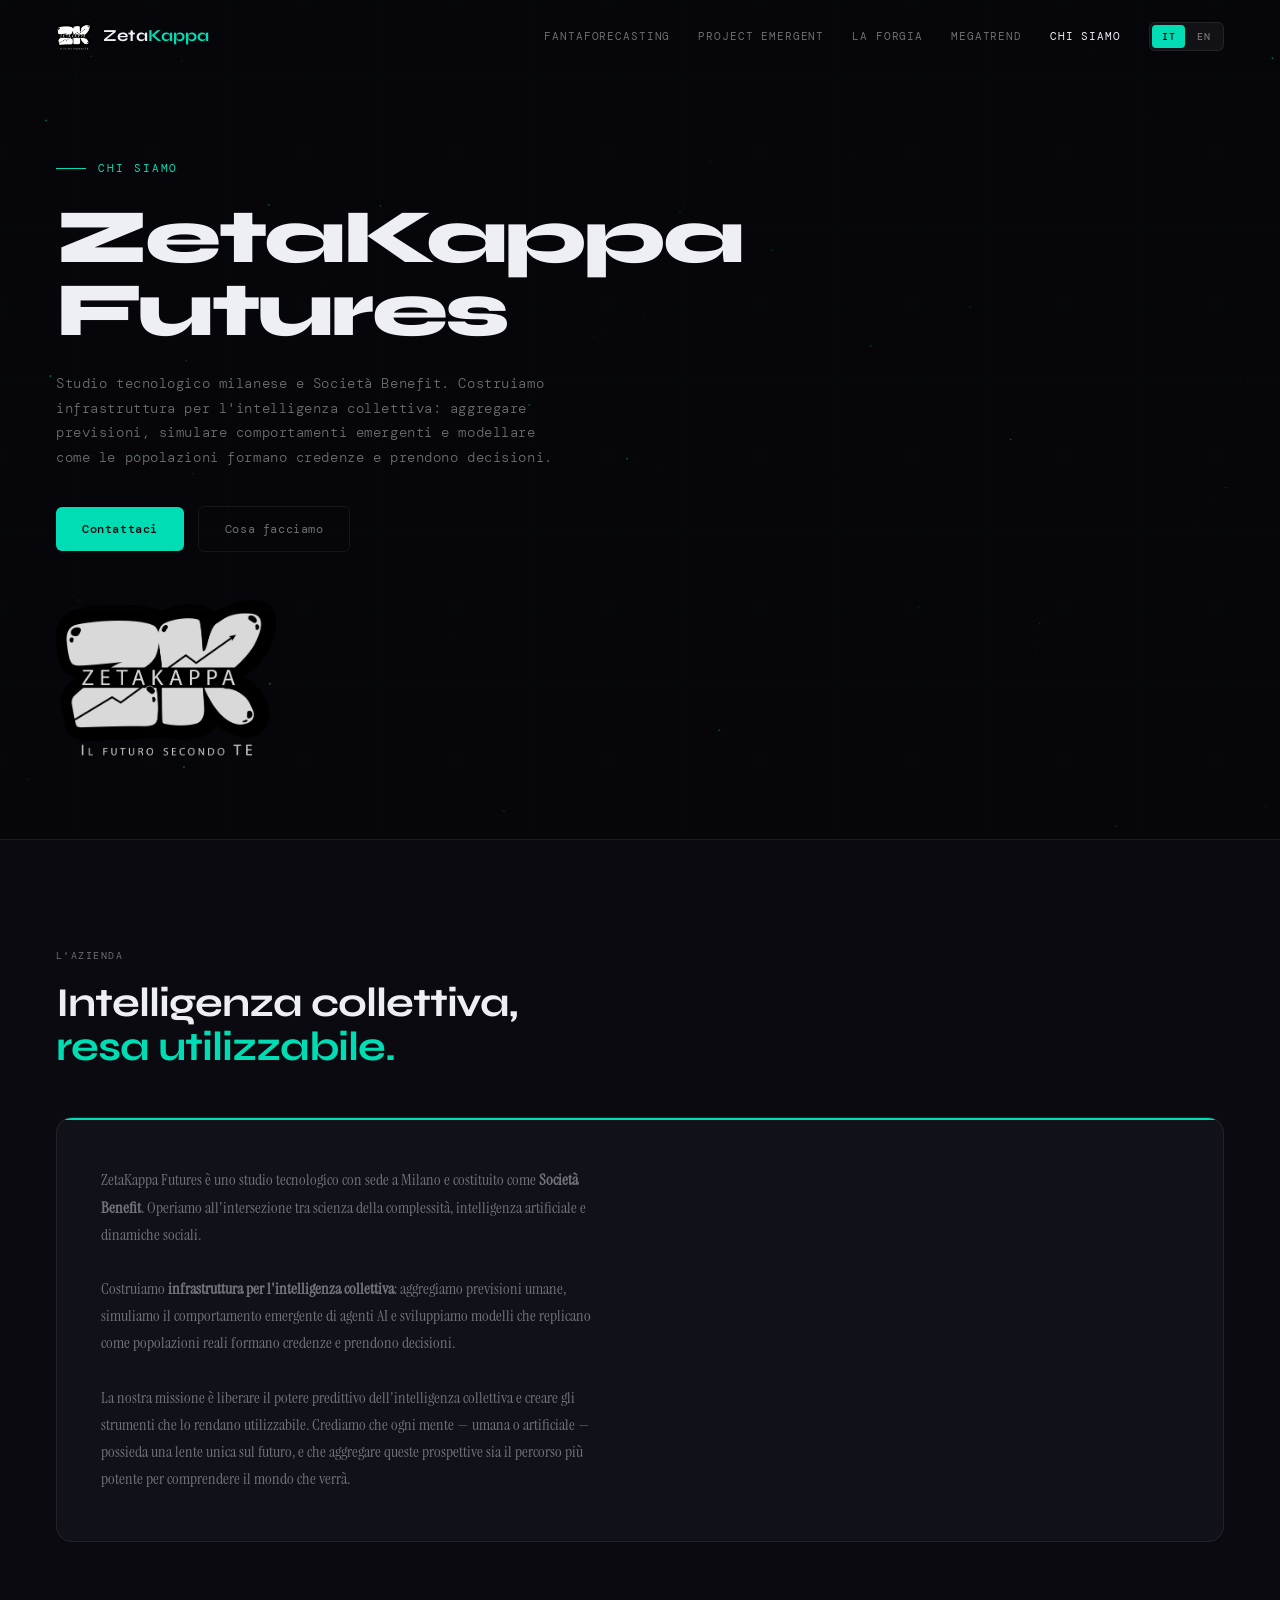
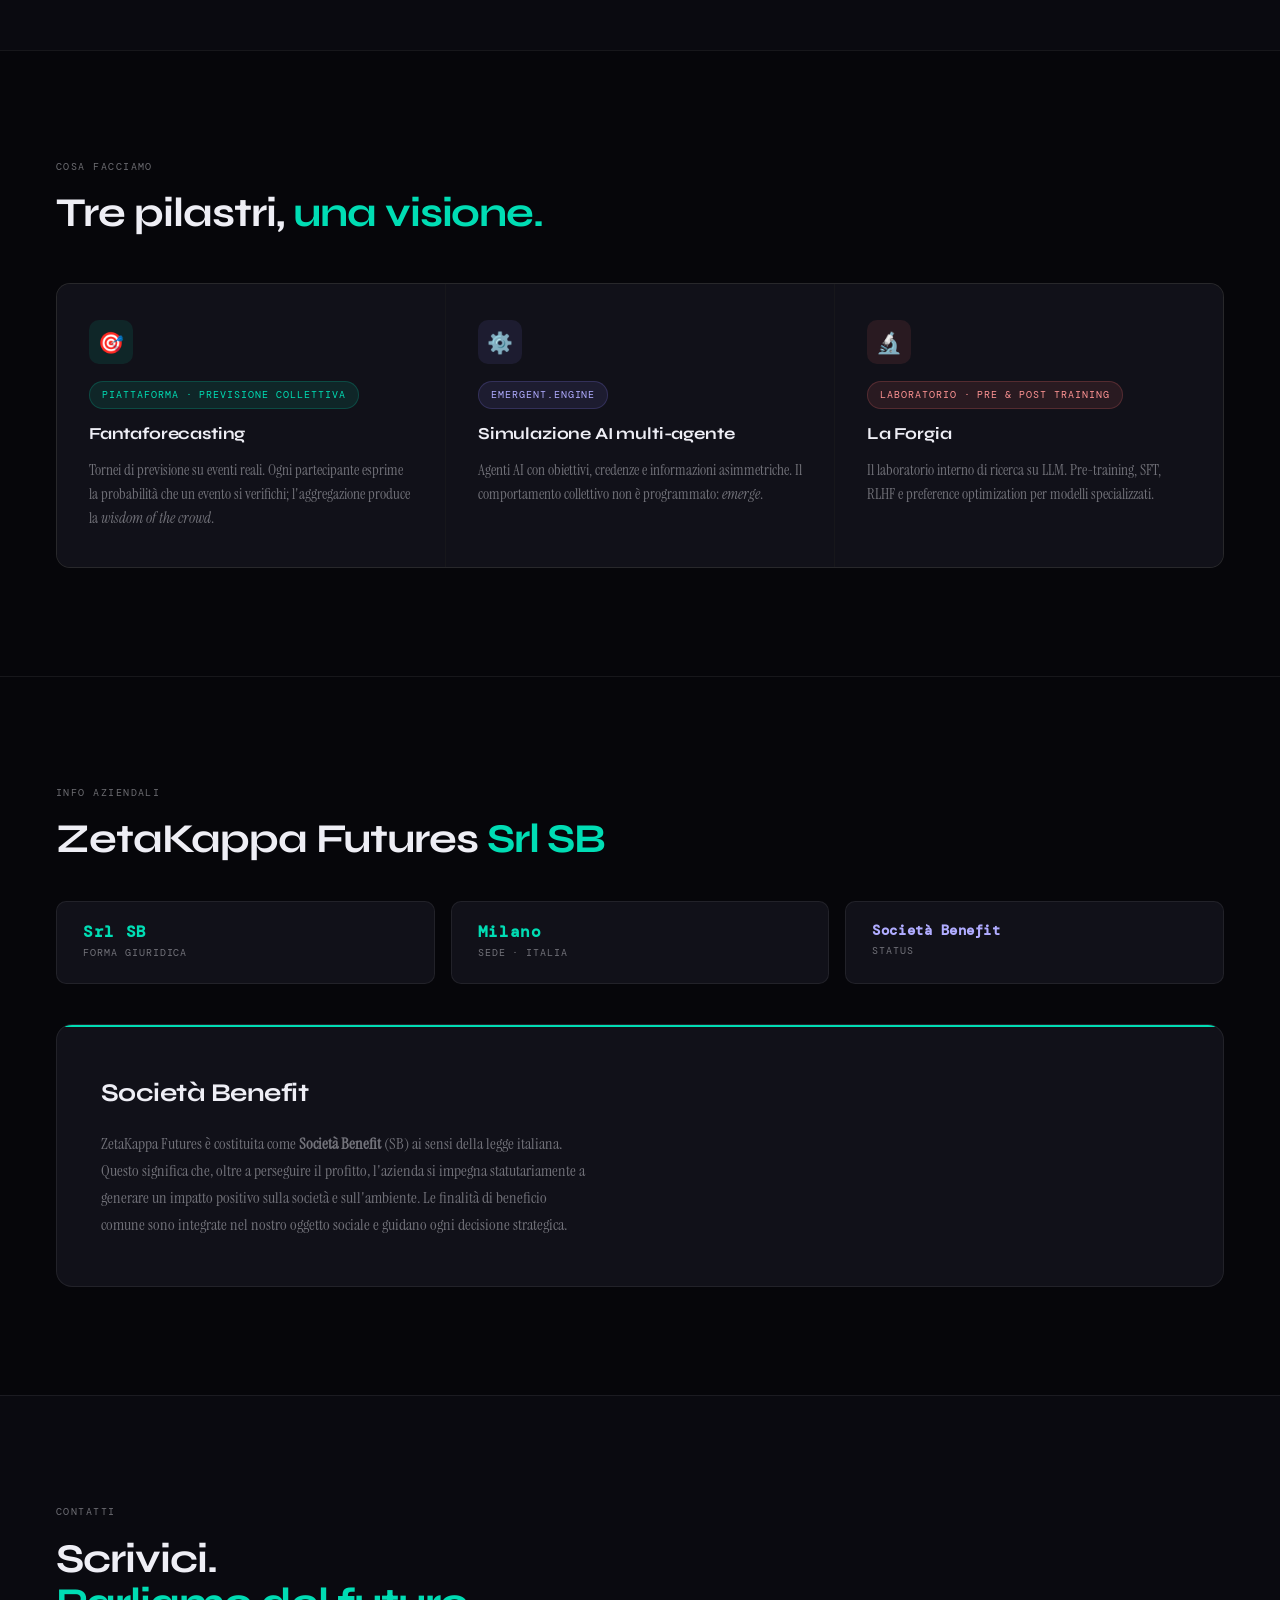
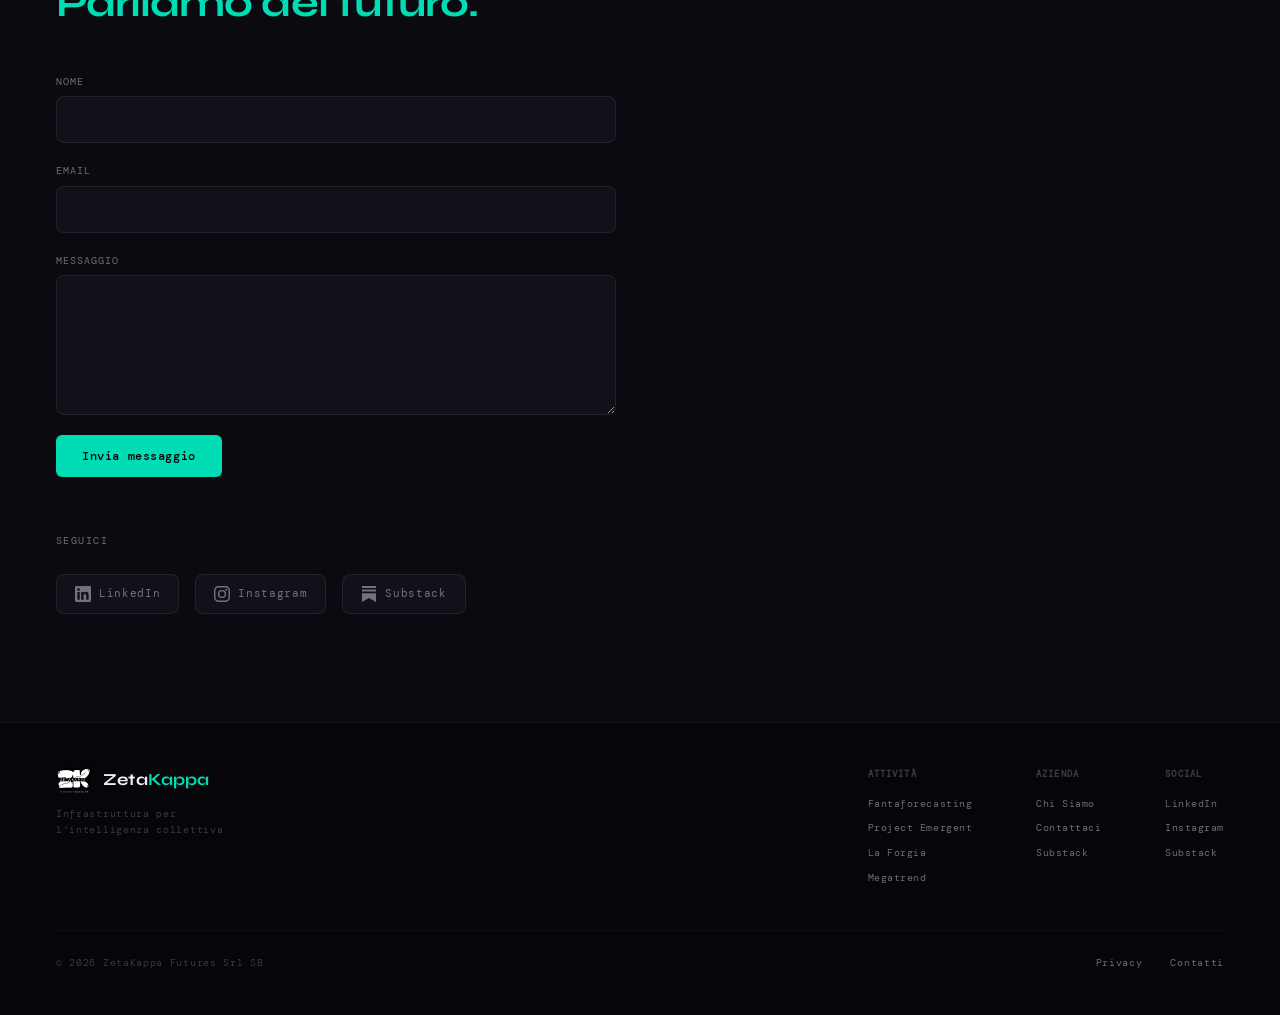
==== chi-siamo.html @ 84dc8df4 "Initial commit: ZK Website project Co-Authored-By: Claude Opus 4.6 (1M context) <noreply@anthropic.c" ====
<!DOCTYPE html>
<html lang="it">
<head>
  <meta charset="UTF-8">
  <meta name="viewport" content="width=device-width, initial-scale=1.0">
  <title>Chi Siamo — ZetaKappa Futures</title>
  <meta name="description" content="ZetaKappa Futures Srl SB: studio tecnologico milanese. Infrastruttura per l'intelligenza collettiva — forecasting, simulazione multi-agente, modelli AI specializzati.">
  <meta property="og:title" content="Chi Siamo — ZetaKappa Futures">
  <meta property="og:description" content="Studio tecnologico milanese e Società Benefit. Costruiamo infrastruttura per l'intelligenza collettiva.">
  <meta property="og:type" content="website">
  <link rel="preconnect" href="https://fonts.googleapis.com">
  <link href="https://fonts.googleapis.com/css2?family=Syne:wght@400;600;700;800&family=DM+Mono:wght@300;400;500&family=Instrument+Serif:ital,wght@0,400;1,400&display=swap" rel="stylesheet">
  <link rel="stylesheet" href="css/global.css">
  <link rel="stylesheet" href="css/pages.css">
</head>
<body data-page="chisiamo">

<canvas id="cvs"></canvas>

<!-- NAV & FOOTER loaded via JS -->
<div id="nav-slot"></div>

<!-- ═══════════════════════════════════════════════
     HERO
     ═══════════════════════════════════════════════ -->
<section class="page-hero accent-teal">
  <div class="hero-label">
    <span data-it>Chi siamo</span>
    <span data-en>About us</span>
  </div>

  <h1>
    <span data-it>ZetaKappa<br>Futures</span>
    <span data-en>ZetaKappa<br>Futures</span>
  </h1>

  <p class="hero-subtitle">
    <span data-it>Studio tecnologico milanese e Società Benefit. Costruiamo infrastruttura per l'intelligenza collettiva: aggregare previsioni, simulare comportamenti emergenti e modellare come le popolazioni formano credenze e prendono decisioni.</span>
    <span data-en>Milan-based technology studio and benefit corporation. We build collective intelligence infrastructure: aggregating forecasts, simulating emergent behavior, and modeling how populations form beliefs and make decisions.</span>
  </p>

  <div class="hero-cta">
    <a href="#contatti" class="btn-primary">
      <span data-it>Contattaci</span>
      <span data-en>Get in touch</span>
    </a>
    <a href="#cosa-facciamo" class="btn-ghost">
      <span data-it>Cosa facciamo</span>
      <span data-en>What we do</span>
    </a>
  </div>

  <div style="margin-top:48px;">
    <img src="images/Logo White_.png" alt="ZetaKappa Futures logo" style="max-width:220px; opacity:.85;">
  </div>
</section>

<!-- ═══════════════════════════════════════════════
     L'AZIENDA
     ═══════════════════════════════════════════════ -->
<section class="content-sec bg-deep">
  <div class="sec-inner">
    <div class="fu">
      <div class="sec-label" data-it>L'azienda</div>
      <div class="sec-label" data-en>The company</div>
      <h2 class="sec-h2">
        <span data-it>Intelligenza collettiva,<br><span class="t">resa utilizzabile.</span></span>
        <span data-en>Collective intelligence,<br><span class="t">made usable.</span></span>
      </h2>
    </div>

    <div class="highlight-block hl-teal fu" style="margin-top:48px;">
      <p>
        <span data-it>ZetaKappa Futures è uno studio tecnologico con sede a Milano e costituito come <strong>Società Benefit</strong>. Operiamo all'intersezione tra scienza della complessità, intelligenza artificiale e dinamiche sociali.<br><br>Costruiamo <strong>infrastruttura per l'intelligenza collettiva</strong>: aggregiamo previsioni umane, simuliamo il comportamento emergente di agenti AI e sviluppiamo modelli che replicano come popolazioni reali formano credenze e prendono decisioni.<br><br>La nostra missione è liberare il potere predittivo dell'intelligenza collettiva e creare gli strumenti che lo rendano utilizzabile. Crediamo che ogni mente — umana o artificiale — possieda una lente unica sul futuro, e che aggregare queste prospettive sia il percorso più potente per comprendere il mondo che verrà.</span>
        <span data-en>ZetaKappa Futures is a technology studio based in Milan, incorporated as a <strong>Societ&agrave; Benefit</strong> (benefit corporation). We work at the intersection of complexity science, artificial intelligence, and social dynamics.<br><br>We build <strong>collective intelligence infrastructure</strong>: aggregating human forecasts, simulating emergent behavior of AI agents, and building models that replicate how real populations form beliefs and make decisions.<br><br>Our mission is to unlock the predictive power of collective intelligence and create the tools that make it usable. We believe every mind — human or artificial — holds a unique lens on the future, and that aggregating these perspectives is the most powerful path to understanding the world to come.</span>
      </p>
    </div>
  </div>
</section>

<!-- ═══════════════════════════════════════════════
     COSA FACCIAMO
     ═══════════════════════════════════════════════ -->
<section id="cosa-facciamo" class="content-sec">
  <div class="sec-inner">
    <div class="fu">
      <div class="sec-label" data-it>Cosa facciamo</div>
      <div class="sec-label" data-en>What we do</div>
      <h2 class="sec-h2">
        <span data-it>Tre pilastri, <span class="t">una visione.</span></span>
        <span data-en>Three pillars, <span class="t">one vision.</span></span>
      </h2>
    </div>

    <div class="features-grid fu" style="margin-top:48px;">

      <!-- FANTAFORECASTING -->
      <a href="fantaforecasting.html" class="feature-card" style="text-decoration:none;">
        <div class="feature-icon" style="background:rgba(0,221,180,.1);">🎯</div>
        <span class="tag tag-teal" style="margin-bottom:12px;">
          <span data-it>Piattaforma · Previsione collettiva</span>
          <span data-en>Platform · Collective forecasting</span>
        </span>
        <h3>Fantaforecasting</h3>
        <p>
          <span data-it>Tornei di previsione su eventi reali. Ogni partecipante esprime la probabilit&agrave; che un evento si verifichi; l'aggregazione produce la <em>wisdom of the crowd</em>.</span>
          <span data-en>Forecasting tournaments on real-world events. Each participant assigns a probability; aggregation produces the <em>wisdom of the crowd</em>.</span>
        </p>
      </a>

      <!-- PROJECT EMERGENT -->
      <a href="project-emergent.html" class="feature-card" style="text-decoration:none;">
        <div class="feature-icon" style="background:rgba(139,130,255,.1);">⚙️</div>
        <span class="tag tag-violet" style="margin-bottom:12px;">EMERGENT.engine</span>
        <h3>
          <span data-it>Simulazione AI multi-agente</span>
          <span data-en>AI multi-agent simulation</span>
        </h3>
        <p>
          <span data-it>Agenti AI con obiettivi, credenze e informazioni asimmetriche. Il comportamento collettivo non &egrave; programmato: <em>emerge</em>.</span>
          <span data-en>AI agents with goals, beliefs, and asymmetric information. Collective behavior is not scripted: it <em>emerges</em>.</span>
        </p>
      </a>

      <!-- LA FORGIA -->
      <a href="la-forgia.html" class="feature-card" style="text-decoration:none;">
        <div class="feature-icon" style="background:rgba(255,110,110,.1);">🔬</div>
        <span class="tag tag-coral" style="margin-bottom:12px;">
          <span data-it>Laboratorio · Pre &amp; Post Training</span>
          <span data-en>Lab · Pre &amp; Post Training</span>
        </span>
        <h3>
          <span data-it>La Forgia</span>
          <span data-en>The Forge</span>
        </h3>
        <p>
          <span data-it>Il laboratorio interno di ricerca su LLM. Pre-training, SFT, RLHF e preference optimization per modelli specializzati.</span>
          <span data-en>Our internal LLM research lab. Pre-training, SFT, RLHF, and preference optimization for specialized models.</span>
        </p>
      </a>

    </div>
  </div>
</section>

<!-- ═══════════════════════════════════════════════
     INFO AZIENDALI
     ═══════════════════════════════════════════════ -->
<section class="content-sec">
  <div class="sec-inner">
    <div class="fu">
      <div class="sec-label" data-it>Info aziendali</div>
      <div class="sec-label" data-en>Company info</div>
      <h2 class="sec-h2">
        <span data-it>ZetaKappa Futures <span class="t">Srl SB</span></span>
        <span data-en>ZetaKappa Futures <span class="t">Srl SB</span></span>
      </h2>
    </div>

    <div class="stats-row fu" style="margin-top:40px;">
      <div class="stat-card">
        <span class="stat-n" style="font-size:1rem; font-family:var(--M); letter-spacing:.04em;">Srl SB</span>
        <span class="stat-l">
          <span data-it>Forma giuridica</span>
          <span data-en>Legal form</span>
        </span>
      </div>
      <div class="stat-card">
        <span class="stat-n" style="font-size:1rem; font-family:var(--M); letter-spacing:.04em;">Milano</span>
        <span class="stat-l">
          <span data-it>Sede · Italia</span>
          <span data-en>Headquarters · Italy</span>
        </span>
      </div>
      <div class="stat-card accent-violet">
        <span class="stat-n" style="font-size:.85rem; font-family:var(--M); letter-spacing:.04em;">
          <span data-it>Societ&agrave; Benefit</span>
          <span data-en>Benefit Corp</span>
        </span>
        <span class="stat-l">
          <span data-it>Status</span>
          <span data-en>Status</span>
        </span>
      </div>
    </div>

    <div class="highlight-block hl-teal fu" style="margin-top:40px;">
      <h3>
        <span data-it>Societ&agrave; Benefit</span>
        <span data-en>Benefit Corporation</span>
      </h3>
      <p>
        <span data-it>ZetaKappa Futures &egrave; costituita come <strong>Societ&agrave; Benefit</strong> (SB) ai sensi della legge italiana. Questo significa che, oltre a perseguire il profitto, l'azienda si impegna statutariamente a generare un impatto positivo sulla societ&agrave; e sull'ambiente. Le finalit&agrave; di beneficio comune sono integrate nel nostro oggetto sociale e guidano ogni decisione strategica.</span>
        <span data-en>ZetaKappa Futures is incorporated as a <strong>Societ&agrave; Benefit</strong> (SB) under Italian law. This means that, in addition to pursuing profit, the company is statutorily committed to generating a positive impact on society and the environment. Common benefit purposes are integrated into our corporate charter and guide every strategic decision.</span>
      </p>
    </div>
  </div>
</section>

<!-- ═══════════════════════════════════════════════
     CONTATTI
     ═══════════════════════════════════════════════ -->
<section id="contatti" class="content-sec bg-deep">
  <div class="sec-inner">
    <div class="fu">
      <div class="sec-label" data-it>Contatti</div>
      <div class="sec-label" data-en>Contact</div>
      <h2 class="sec-h2">
        <span data-it>Scrivici.<br><span class="t">Parliamo del futuro.</span></span>
        <span data-en>Get in touch.<br><span class="t">Let's talk about the future.</span></span>
      </h2>
    </div>

    <form class="contact-form fu" action="https://formspree.io/f/PLACEHOLDER" method="POST" style="margin-top:48px;">
      <div class="form-group">
        <label for="cf-name">
          <span data-it>Nome</span>
          <span data-en>Name</span>
        </label>
        <input type="text" id="cf-name" name="name" required
               placeholder="">
      </div>
      <div class="form-group">
        <label for="cf-email">Email</label>
        <input type="email" id="cf-email" name="email" required
               placeholder="">
      </div>
      <div class="form-group">
        <label for="cf-message">
          <span data-it>Messaggio</span>
          <span data-en>Message</span>
        </label>
        <textarea id="cf-message" name="message" required
                  placeholder=""></textarea>
      </div>
      <button type="submit" class="btn-primary form-submit">
        <span data-it>Invia messaggio</span>
        <span data-en>Send message</span>
      </button>
    </form>

    <!-- SOCIAL -->
    <div class="fu" style="margin-top:56px;">
      <div class="sec-label" data-it>Seguici</div>
      <div class="sec-label" data-en>Follow us</div>
      <div class="social-row">
        <a href="https://www.linkedin.com/company/zetakappa-futures-srl-sb/" target="_blank" rel="noopener" class="social-link">
          <svg width="16" height="16" viewBox="0 0 24 24" fill="currentColor"><path d="M20.447 20.452h-3.554v-5.569c0-1.328-.027-3.037-1.852-3.037-1.853 0-2.136 1.445-2.136 2.939v5.667H9.351V9h3.414v1.561h.046c.477-.9 1.637-1.85 3.37-1.85 3.601 0 4.267 2.37 4.267 5.455v6.286zM5.337 7.433a2.062 2.062 0 01-2.063-2.065 2.064 2.064 0 112.063 2.065zm1.782 13.019H3.555V9h3.564v11.452zM22.225 0H1.771C.792 0 0 .774 0 1.729v20.542C0 23.227.792 24 1.771 24h20.451C23.2 24 24 23.227 24 22.271V1.729C24 .774 23.2 0 22.222 0h.003z"/></svg>
          LinkedIn
        </a>
        <a href="https://www.instagram.com/zkfuture/" target="_blank" rel="noopener" class="social-link">
          <svg width="16" height="16" viewBox="0 0 24 24" fill="currentColor"><path d="M12 2.163c3.204 0 3.584.012 4.85.07 3.252.148 4.771 1.691 4.919 4.919.058 1.265.069 1.645.069 4.849 0 3.205-.012 3.584-.069 4.849-.149 3.225-1.664 4.771-4.919 4.919-1.266.058-1.644.07-4.85.07-3.204 0-3.584-.012-4.849-.07-3.26-.149-4.771-1.699-4.919-4.92-.058-1.265-.07-1.644-.07-4.849 0-3.204.013-3.583.07-4.849.149-3.227 1.664-4.771 4.919-4.919 1.266-.057 1.645-.069 4.849-.069zM12 0C8.741 0 8.333.014 7.053.072 2.695.272.273 2.69.073 7.052.014 8.333 0 8.741 0 12c0 3.259.014 3.668.072 4.948.2 4.358 2.618 6.78 6.98 6.98C8.333 23.986 8.741 24 12 24c3.259 0 3.668-.014 4.948-.072 4.354-.2 6.782-2.618 6.979-6.98.059-1.28.073-1.689.073-4.948 0-3.259-.014-3.667-.072-4.947-.196-4.354-2.617-6.78-6.979-6.98C15.668.014 15.259 0 12 0zm0 5.838a6.162 6.162 0 100 12.324 6.162 6.162 0 000-12.324zM12 16a4 4 0 110-8 4 4 0 010 8zm6.406-11.845a1.44 1.44 0 100 2.881 1.44 1.44 0 000-2.881z"/></svg>
          Instagram
        </a>
        <a href="https://zetakappa.substack.com/" target="_blank" rel="noopener" class="social-link">
          <svg width="16" height="16" viewBox="0 0 24 24" fill="currentColor"><path d="M22.539 8.242H1.46V5.406h21.08v2.836zM1.46 10.812V24L12 18.11 22.54 24V10.812H1.46zM22.54 0H1.46v2.836h21.08V0z"/></svg>
          Substack
        </a>
      </div>
    </div>
  </div>
</section>

<div id="footer-slot"></div>

<script src="js/global.js"></script>
<script src="js/canvas.js"></script>
</body>
</html>
---- css/global.css ----
/* ══════════════════════════════════════════════════
   ZETAKAPPA FUTURES — Global Styles
   ══════════════════════════════════════════════════ */

/* ── DESIGN TOKENS ── */
:root {
  --black:   #06060a;
  --deep:    #0a0a10;
  --surface: #0e0e17;
  --card:    #111119;
  --card-h:  #131320;
  --border:  rgba(255,255,255,.07);
  --border2: rgba(255,255,255,.04);
  --teal:    #00ddb4;
  --violet:  #8b82ff;
  --coral:   #ff6e6e;
  --gold:    #f0c040;
  --white:   #eeeef5;
  --dim:     rgba(238,238,245,.44);
  --dim2:    rgba(238,238,245,.22);
  --D: 'Syne', sans-serif;
  --M: 'DM Mono', monospace;
  --I: 'Instrument Serif', serif;
}

/* ── RESET ── */
*,*::before,*::after { box-sizing:border-box; margin:0; padding:0 }
html { scroll-behavior:smooth }
body {
  background:var(--black);
  color:var(--white);
  font-family:var(--I);
  font-weight:400;
  line-height:1.6;
  overflow-x:hidden;
}
a { color:inherit; text-decoration:none }
img { max-width:100%; height:auto; display:block }

/* ── CANVAS ── */
#cvs { position:fixed; inset:0; z-index:0; pointer-events:none }

/* ── NAV ── */
nav {
  position:fixed; top:0; left:0; right:0; z-index:300;
  display:flex; align-items:center; justify-content:space-between;
  padding:22px 56px;
  border-bottom:1px solid transparent;
  transition:background .45s, border-color .45s;
}
nav.sc {
  background:rgba(6,6,10,.9);
  backdrop-filter:blur(18px); -webkit-backdrop-filter:blur(18px);
  border-color:var(--border);
}
.logo { display:flex; align-items:center; gap:11px }
.logo-img {
  width:36px; height:auto; flex-shrink:0;
  transition:opacity .2s;
}
.logo:hover .logo-img { opacity:.8 }
.logo-name { font-family:var(--D); font-weight:700; font-size:1.05rem; letter-spacing:.01em }
.logo-name em { font-style:normal; color:var(--teal) }
.nav-r { display:flex; align-items:center; gap:28px }
.nav-links { display:flex; align-items:center; gap:28px }
.nav-a {
  font-family:var(--M); font-size:.68rem; letter-spacing:.08em;
  color:var(--dim); text-transform:uppercase; transition:color .2s;
}
.nav-a:hover, .nav-a.active { color:var(--white) }
.lswitch {
  display:flex; background:rgba(255,255,255,.05);
  border:1px solid var(--border); border-radius:6px;
  overflow:hidden; padding:2px; gap:2px;
}
.lbtn {
  font-family:var(--M); font-size:.63rem; font-weight:500;
  letter-spacing:.08em; padding:5px 10px;
  border:none; background:transparent; color:var(--dim);
  cursor:pointer; border-radius:4px; transition:all .2s;
}
.lbtn.on { background:var(--teal); color:var(--black) }

/* ── HAMBURGER ── */
.hamburger {
  display:none; flex-direction:column; gap:5px;
  background:none; border:none; cursor:pointer; padding:4px;
  z-index:400;
}
.hamburger span {
  display:block; width:22px; height:1.5px; background:var(--white);
  transition:all .3s;
}
.hamburger.open span:nth-child(1) { transform:rotate(45deg) translate(4.5px,4.5px) }
.hamburger.open span:nth-child(2) { opacity:0 }
.hamburger.open span:nth-child(3) { transform:rotate(-45deg) translate(4.5px,-4.5px) }

/* ── MOBILE NAV OVERLAY ── */
.mobile-nav {
  display:none; position:fixed; inset:0; z-index:350;
  background:rgba(6,6,10,.97); backdrop-filter:blur(24px);
  flex-direction:column; align-items:center; justify-content:center; gap:32px;
}
.mobile-nav.open { display:flex }
.mobile-nav a {
  font-family:var(--D); font-weight:600; font-size:1.3rem;
  letter-spacing:-.01em; color:var(--dim); transition:color .2s;
}
.mobile-nav a:hover { color:var(--white) }

/* ── SECTION SCAFFOLDING ── */
section { position:relative; z-index:1 }
.sec-inner { max-width:1360px; margin:0 auto; padding:108px 56px }
.sec-label {
  font-family:var(--M); font-size:.65rem; letter-spacing:.14em;
  color:var(--dim); text-transform:uppercase;
  margin-bottom:16px; display:flex; align-items:center; gap:10px;
}
.sec-label::before { content:''; width:14px; height:1px; background:currentColor }
.sec-h2 {
  font-family:var(--D); font-weight:700;
  font-size:clamp(1.9rem,3.2vw,2.8rem);
  letter-spacing:-.025em; line-height:1.08; margin-bottom:20px;
}
.sec-h2 .t { color:var(--teal) }
.sec-h2 .v { color:var(--violet) }
.sec-h2 .c { color:var(--coral) }
.sec-h2 .g { color:var(--gold) }

/* ── BUTTONS ── */
.btn-primary {
  font-family:var(--M); font-size:.73rem; letter-spacing:.05em; font-weight:500;
  padding:13px 26px; background:var(--teal); color:var(--black);
  border:none; border-radius:6px; cursor:pointer; display:inline-block;
  transition:opacity .2s, transform .2s;
}
.btn-primary:hover { opacity:.85; transform:translateY(-1px) }
.btn-ghost {
  font-family:var(--M); font-size:.73rem; letter-spacing:.05em; font-weight:400;
  padding:13px 26px; background:transparent; color:var(--dim);
  border:1px solid var(--border); border-radius:6px; cursor:pointer; display:inline-block;
  transition:all .2s;
}
.btn-ghost:hover { color:var(--white); border-color:rgba(255,255,255,.2); transform:translateY(-1px) }

/* Button color variants */
.btn-violet { background:var(--violet); color:var(--black) }
.btn-coral  { background:var(--coral);  color:var(--black) }
.btn-gold   { background:var(--gold);   color:var(--black) }

/* ── FOOTER ── */
footer {
  position:relative; z-index:1;
  max-width:1360px; margin:0 auto;
  padding:44px 56px;
  border-top:1px solid var(--border);
}
.footer-top {
  display:flex; justify-content:space-between; align-items:flex-start;
  flex-wrap:wrap; gap:40px; margin-bottom:36px;
}
.footer-brand .logo { margin-bottom:12px }
.footer-tagline {
  font-family:var(--M); font-size:.62rem; letter-spacing:.07em;
  color:var(--dim2); max-width:30ch;
}
.footer-cols { display:flex; gap:64px; flex-wrap:wrap }
.footer-col h4 {
  font-family:var(--M); font-size:.58rem; letter-spacing:.12em;
  text-transform:uppercase; color:var(--dim2); margin-bottom:14px;
}
.footer-col a {
  display:block; font-family:var(--M); font-size:.65rem;
  letter-spacing:.05em; color:var(--dim); margin-bottom:8px;
  transition:color .2s;
}
.footer-col a:hover { color:var(--white) }
.footer-bottom {
  display:flex; justify-content:space-between; align-items:center;
  flex-wrap:wrap; gap:16px;
  padding-top:24px; border-top:1px solid var(--border2);
}
.f-copy {
  font-family:var(--M); font-size:.62rem; letter-spacing:.07em; color:var(--dim2);
}
.f-links { display:flex; gap:28px; flex-wrap:wrap }
.f-links a {
  font-family:var(--M); font-size:.62rem; letter-spacing:.07em;
  color:var(--dim); transition:color .2s;
}
.f-links a:hover { color:var(--white) }

/* ── ANIMATIONS ── */
.fu { opacity:0; transform:translateY(22px); transition:opacity .8s ease, transform .8s ease }
.fu.vis { opacity:1; transform:translateY(0) }

/* ── LANGUAGE ── */
/* Italian (default) */
[data-it]      { display:block }
[data-en]      { display:none }
span[data-it]  { display:inline }
span[data-en]  { display:none }
a[data-it]     { display:inline-block }
a[data-en]     { display:none }
div.flex-lang[data-it] { display:flex }
div.flex-lang[data-en] { display:none }
/* English */
body.en [data-it]      { display:none }
body.en [data-en]      { display:block }
body.en span[data-it]  { display:none }
body.en span[data-en]  { display:inline }
body.en a[data-it]     { display:none }
body.en a[data-en]     { display:inline-block }
body.en div.flex-lang[data-it] { display:none }
body.en div.flex-lang[data-en] { display:flex }

/* ── RESPONSIVE ── */
@media(max-width:960px) {
  nav { padding:18px 24px }
  .nav-links { display:none }
  .hamburger { display:flex }
  .sec-inner { padding:72px 24px }
  footer { padding:32px 24px }
  .footer-top { flex-direction:column; gap:28px }
  .footer-cols { gap:36px }
}

@media(max-width:640px) {
  .sec-h2 { font-size:clamp(1.5rem,5vw,2rem) }
  .footer-cols { flex-direction:column; gap:24px }
}

/* ── REDUCED MOTION ── */
@media(prefers-reduced-motion:reduce) {
  .fu { opacity:1; transform:none; transition:none }
  #cvs { display:none }
}
---- css/pages.css ----
/* ══════════════════════════════════════════════════
   ZETAKAPPA FUTURES — Inner Pages Shared Styles
   ══════════════════════════════════════════════════ */

/* ── PAGE HERO ── */
.page-hero {
  position:relative; z-index:1;
  padding:160px 56px 80px;
  max-width:1360px; margin:0 auto;
}
.page-hero .hero-label {
  font-family:var(--M); font-size:.67rem; letter-spacing:.18em;
  color:var(--teal); text-transform:uppercase;
  margin-bottom:24px; display:flex; align-items:center; gap:12px;
}
.page-hero .hero-label::before { content:''; width:30px; height:1px; background:var(--teal) }
.page-hero h1 {
  font-family:var(--D); font-weight:800;
  font-size:clamp(2.6rem,6vw,5rem);
  line-height:.95; letter-spacing:-.035em;
  margin-bottom:24px;
}
.page-hero .hero-subtitle {
  font-family:var(--M); font-size:clamp(.8rem,1.1vw,.92rem);
  font-weight:300; letter-spacing:.04em;
  color:var(--dim); max-width:65ch; line-height:1.75;
  margin-bottom:36px;
}
.page-hero .hero-cta { display:flex; gap:14px; flex-wrap:wrap; align-items:center }

/* ── ACCENT COLORS FOR PAGE HEROES ── */
.page-hero.accent-teal   .hero-label { color:var(--teal) }
.page-hero.accent-teal   .hero-label::before { background:var(--teal) }
.page-hero.accent-violet .hero-label { color:var(--violet) }
.page-hero.accent-violet .hero-label::before { background:var(--violet) }
.page-hero.accent-coral  .hero-label { color:var(--coral) }
.page-hero.accent-coral  .hero-label::before { background:var(--coral) }
.page-hero.accent-gold   .hero-label { color:var(--gold) }
.page-hero.accent-gold   .hero-label::before { background:var(--gold) }

/* ── FEATURE CARDS GRID ── */
.features-grid {
  display:grid; grid-template-columns:repeat(auto-fit, minmax(280px,1fr));
  gap:1px; background:var(--border);
  border:1px solid var(--border); border-radius:14px; overflow:hidden;
}
.feature-card {
  background:var(--card); padding:36px 32px;
  transition:background .25s;
}
.feature-card:hover { background:var(--card-h) }
.feature-icon {
  font-size:1.3rem; margin-bottom:16px;
  width:44px; height:44px; border-radius:10px;
  display:flex; align-items:center; justify-content:center;
}
.feature-card h3 {
  font-family:var(--D); font-weight:700; font-size:1.05rem;
  letter-spacing:-.01em; margin-bottom:10px;
}
.feature-card p {
  font-family:var(--I); font-size:.92rem; color:var(--dim);
  line-height:1.65;
}

/* ── STEPS FLOW ── */
.steps-flow {
  display:grid; grid-template-columns:repeat(auto-fit, minmax(220px,1fr));
  gap:32px; margin-top:48px;
}
.step {
  position:relative; padding-left:0;
}
.step-num {
  font-family:var(--D); font-weight:800; font-size:2.4rem;
  color:var(--teal); opacity:.2; line-height:1; margin-bottom:12px;
}
.step h3 {
  font-family:var(--D); font-weight:600; font-size:1rem;
  letter-spacing:-.01em; margin-bottom:8px;
}
.step p {
  font-family:var(--I); font-size:.9rem; color:var(--dim); line-height:1.65;
}

/* ── CONTENT SECTION ── */
.content-sec {
  border-top:1px solid var(--border);
}
.content-sec.bg-deep { background:var(--deep) }
.content-sec.bg-surface { background:var(--surface) }

/* ── SPLIT LAYOUT ── */
.split {
  display:grid; grid-template-columns:1fr 1fr;
  gap:72px; align-items:center;
}
.split.reverse { direction:rtl }
.split.reverse > * { direction:ltr }

/* ── STAT CARDS ── */
.stats-row {
  display:grid; grid-template-columns:repeat(auto-fit, minmax(200px,1fr));
  gap:16px; margin-top:40px;
}
.stat-card {
  background:var(--card); border:1px solid var(--border);
  border-radius:10px; padding:22px 26px; transition:border-color .25s;
}
.stat-card:hover { border-color:rgba(0,221,180,.3) }
.stat-card.accent-violet:hover { border-color:rgba(139,130,255,.3) }
.stat-card.accent-coral:hover  { border-color:rgba(255,110,110,.3) }
.stat-card.accent-gold:hover   { border-color:rgba(240,192,64,.3) }
.stat-n {
  font-family:var(--D); font-weight:800; font-size:1.65rem;
  color:var(--teal); display:block; line-height:1; margin-bottom:5px;
}
.stat-card.accent-violet .stat-n { color:#b0acff }
.stat-card.accent-coral  .stat-n { color:#ff9494 }
.stat-card.accent-gold   .stat-n { color:var(--gold) }
.stat-l {
  font-family:var(--M); font-size:.6rem; letter-spacing:.1em;
  color:var(--dim); text-transform:uppercase; display:block;
}

/* ── TAG / BADGE ── */
.tag {
  display:inline-flex; align-items:center; gap:7px;
  font-family:var(--M); font-size:.6rem; letter-spacing:.1em; text-transform:uppercase;
  padding:5px 12px; border-radius:20px; width:fit-content;
}
.tag-teal   { color:var(--teal);  background:rgba(0,221,180,.1);   border:1px solid rgba(0,221,180,.2) }
.tag-violet { color:#b0acff;      background:rgba(139,130,255,.1); border:1px solid rgba(139,130,255,.2) }
.tag-coral  { color:#ff9494;      background:rgba(255,110,110,.1); border:1px solid rgba(255,110,110,.2) }
.tag-gold   { color:var(--gold);  background:rgba(240,192,64,.1);  border:1px solid rgba(240,192,64,.2) }

/* ── HIGHLIGHT BLOCK ── */
.highlight-block {
  background:var(--card); border:1px solid var(--border);
  border-radius:16px; padding:48px 44px;
  position:relative; overflow:hidden;
}
.highlight-block::before {
  content:''; position:absolute; top:0; left:0; right:0; height:2px;
}
.highlight-block.hl-teal::before   { background:var(--teal) }
.highlight-block.hl-violet::before { background:var(--violet) }
.highlight-block.hl-coral::before  { background:var(--coral) }
.highlight-block.hl-gold::before   { background:var(--gold) }
.highlight-block h3 {
  font-family:var(--D); font-weight:700;
  font-size:clamp(1.3rem,2vw,1.8rem);
  letter-spacing:-.02em; margin-bottom:16px;
}
.highlight-block p {
  font-family:var(--I); font-size:1rem; color:var(--dim);
  line-height:1.7; max-width:70ch;
}

/* ── CTA BANNER ── */
.cta-banner {
  text-align:center; padding:80px 24px;
  border-top:1px solid var(--border);
}
.cta-banner h2 {
  font-family:var(--D); font-weight:700;
  font-size:clamp(1.6rem,3vw,2.4rem);
  letter-spacing:-.025em; margin-bottom:16px;
}
.cta-banner p {
  font-family:var(--I); font-size:1rem; color:var(--dim);
  line-height:1.6; max-width:50ch; margin:0 auto 32px;
}

/* ── INLINE SVG DIAGRAMS ── */
.diagram-wrap {
  background:var(--card); border:1px solid var(--border);
  border-radius:14px; padding:40px;
  display:flex; justify-content:center; align-items:center;
}
.diagram-wrap svg { max-width:100%; height:auto }
.diagram-wrap text {
  font-family:var(--M); fill:var(--dim);
}

/* ── COMPARISON TABLE ── */
.compare-grid {
  display:grid; grid-template-columns:1fr 1fr;
  gap:1px; background:var(--border);
  border:1px solid var(--border); border-radius:14px; overflow:hidden;
  margin-top:40px;
}
.compare-col {
  background:var(--card); padding:36px 32px;
}
.compare-col h3 {
  font-family:var(--D); font-weight:700; font-size:1.1rem;
  margin-bottom:16px; letter-spacing:-.01em;
}
.compare-col ul {
  list-style:none; padding:0;
}
.compare-col li {
  font-family:var(--M); font-size:.72rem; letter-spacing:.03em;
  color:var(--dim); padding:8px 0;
  border-bottom:1px solid var(--border2);
  display:flex; align-items:center; gap:8px;
}
.compare-col li::before {
  content:''; width:4px; height:4px; border-radius:50%; flex-shrink:0;
}
.compare-col.col-violet li::before { background:var(--violet) }
.compare-col.col-teal li::before   { background:var(--teal) }

/* ── CONTACT FORM ── */
.contact-form {
  display:flex; flex-direction:column; gap:20px;
  max-width:560px;
}
.form-group { display:flex; flex-direction:column; gap:6px }
.form-group label {
  font-family:var(--M); font-size:.65rem; letter-spacing:.1em;
  text-transform:uppercase; color:var(--dim);
}
.form-group input,
.form-group textarea {
  font-family:var(--M); font-size:.82rem; letter-spacing:.02em;
  background:var(--card); color:var(--white);
  border:1px solid var(--border); border-radius:8px;
  padding:14px 18px; outline:none;
  transition:border-color .2s;
}
.form-group input:focus,
.form-group textarea:focus {
  border-color:var(--teal);
}
.form-group textarea { resize:vertical; min-height:140px }
.form-submit {
  align-self:flex-start;
}

/* ── SOCIAL LINKS ── */
.social-row {
  display:flex; gap:16px; flex-wrap:wrap; margin-top:24px;
}
.social-link {
  display:inline-flex; align-items:center; gap:8px;
  font-family:var(--M); font-size:.7rem; letter-spacing:.06em;
  color:var(--dim); padding:10px 18px;
  background:var(--card); border:1px solid var(--border);
  border-radius:8px; transition:all .2s;
}
.social-link:hover { color:var(--white); border-color:rgba(255,255,255,.15) }

/* ── ARTICLE CARDS ── */
.articles-grid {
  display:grid; grid-template-columns:repeat(auto-fit, minmax(280px,1fr));
  gap:20px; margin-top:40px;
}
.article-card {
  background:var(--card); border:1px solid var(--border);
  border-radius:12px; padding:32px 28px;
  transition:border-color .25s, background .25s;
}
.article-card:hover { border-color:rgba(240,192,64,.3); background:var(--card-h) }
.article-date {
  font-family:var(--M); font-size:.58rem; letter-spacing:.1em;
  text-transform:uppercase; color:var(--dim2); margin-bottom:12px;
}
.article-card h3 {
  font-family:var(--D); font-weight:600; font-size:1rem;
  letter-spacing:-.01em; margin-bottom:10px; line-height:1.3;
}
.article-card p {
  font-family:var(--I); font-size:.88rem; color:var(--dim);
  line-height:1.6; margin-bottom:16px;
}
.article-link {
  font-family:var(--M); font-size:.65rem; letter-spacing:.07em;
  color:var(--gold); display:inline-flex; align-items:center; gap:6px;
  transition:gap .2s;
}
.article-card:hover .article-link { gap:10px }

/* ── PIPELINE VIS (CSS-based) ── */
.pipeline {
  display:flex; align-items:center; gap:0;
  overflow-x:auto; padding:20px 0;
}
.pipe-node {
  display:flex; flex-direction:column; align-items:center; gap:8px;
  min-width:120px; flex-shrink:0;
}
.pipe-circle {
  width:56px; height:56px; border-radius:50%;
  border:1.5px solid var(--border);
  display:flex; align-items:center; justify-content:center;
  font-size:1.2rem; background:var(--card);
  transition:border-color .3s;
}
.pipe-node:hover .pipe-circle { border-color:var(--coral) }
.pipe-label {
  font-family:var(--M); font-size:.58rem; letter-spacing:.06em;
  text-transform:uppercase; color:var(--dim); text-align:center;
}
.pipe-arrow {
  font-family:var(--M); font-size:.8rem; color:var(--dim2);
  flex-shrink:0; padding:0 4px;
}

/* ── PAGES RESPONSIVE ── */
@media(max-width:960px) {
  .page-hero { padding:120px 24px 60px }
  .split { grid-template-columns:1fr; gap:44px }
  .split.reverse { direction:ltr }
  .compare-grid { grid-template-columns:1fr }
  .features-grid { grid-template-columns:1fr }
}

@media(max-width:640px) {
  .page-hero h1 { font-size:clamp(2rem,8vw,3rem) }
  .steps-flow { grid-template-columns:1fr }
  .stats-row { grid-template-columns:1fr }
  .highlight-block { padding:32px 24px }
}
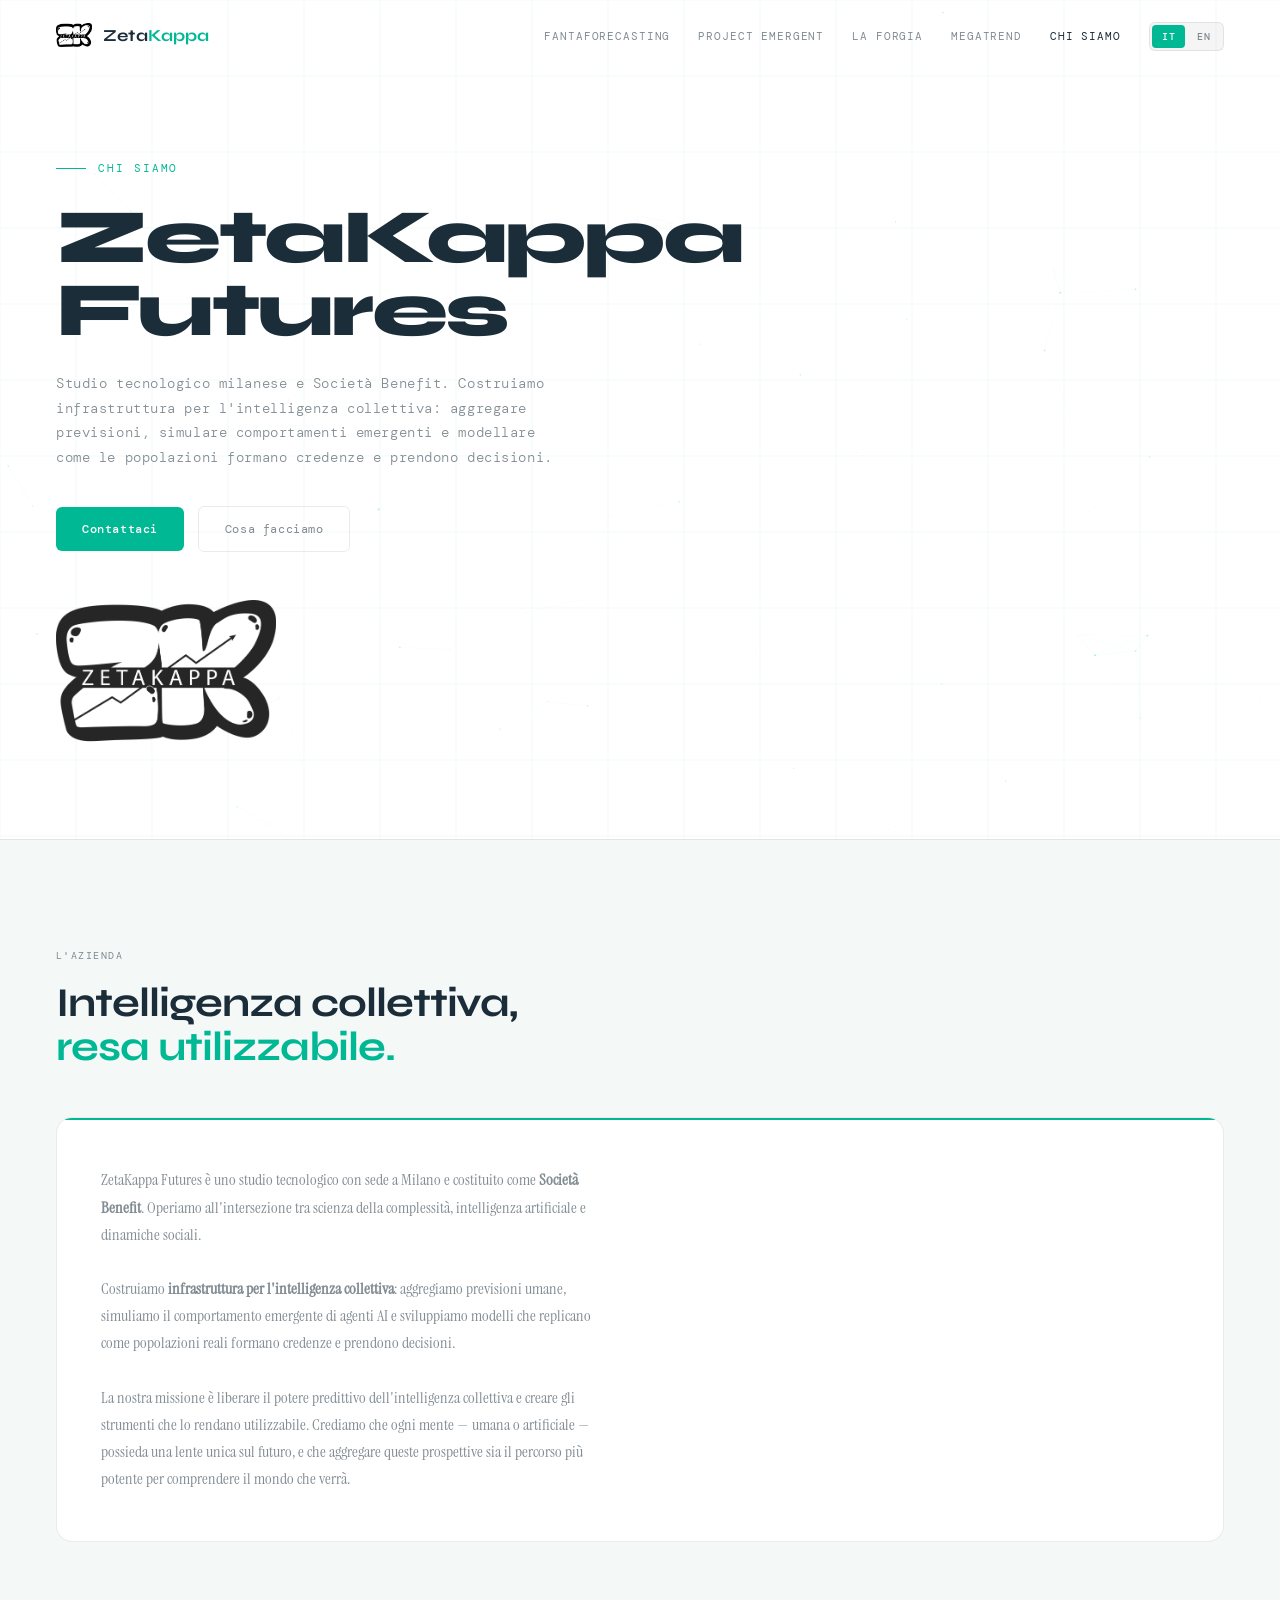
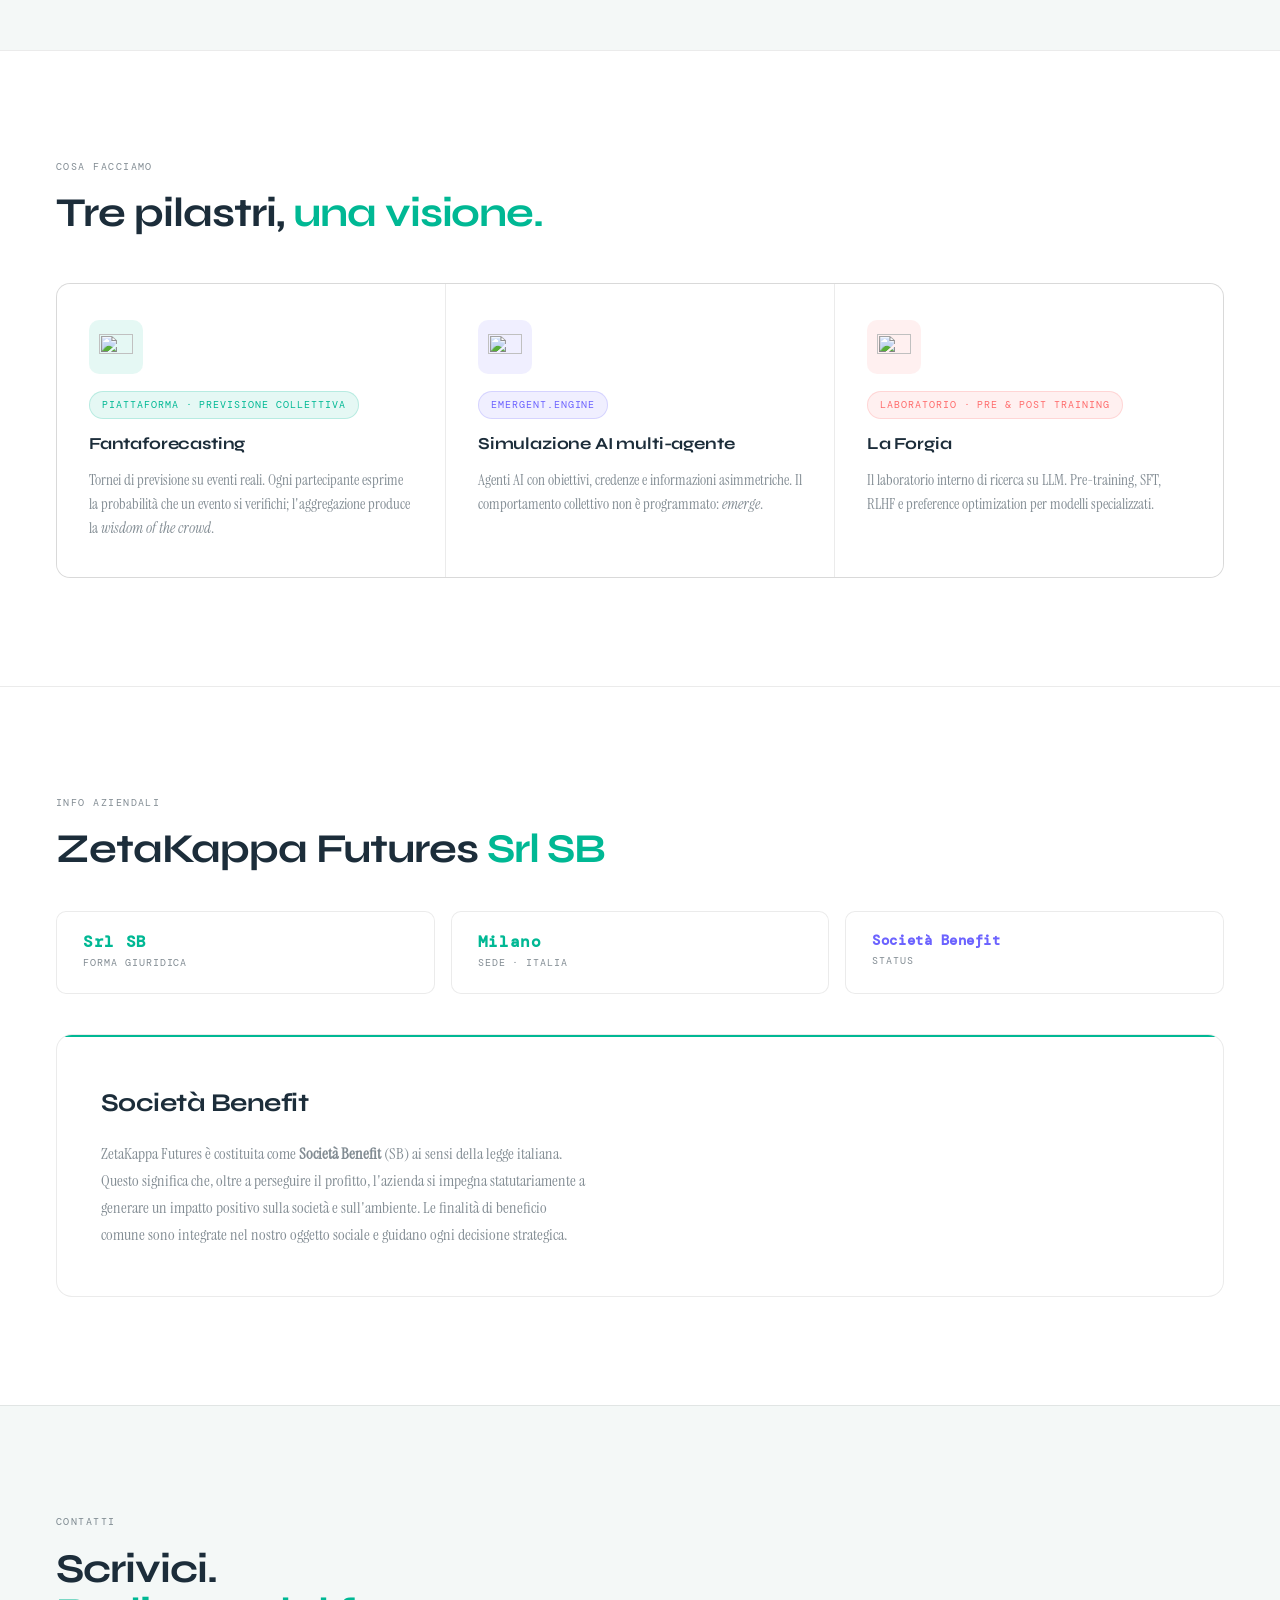
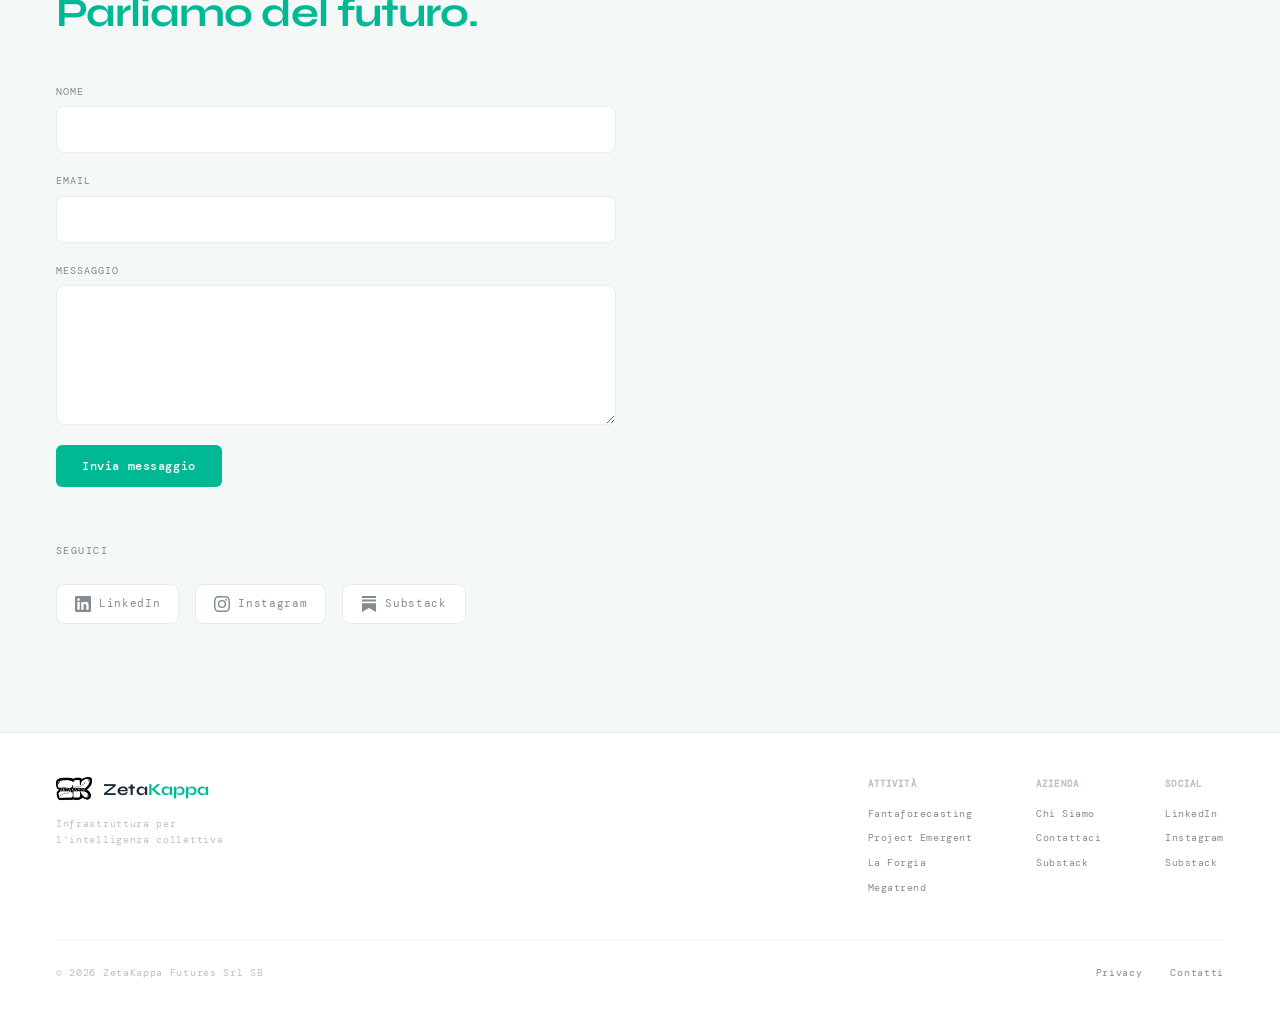
==== commit 3b75119a: "Replace emoji icons with custom PNG graphics - Swap all 26 emoji icons with custom-designed PNG imag" ====
--- a/chi-siamo.html
+++ b/chi-siamo.html
@@ -96,7 +96,7 @@
 
       <!-- FANTAFORECASTING -->
       <a href="fantaforecasting.html" class="feature-card" style="text-decoration:none;">
-        <div class="feature-icon" style="background:rgba(0,221,180,.1);">🎯</div>
+        <div class="feature-icon" style="background:rgba(0,184,148,.1);"><img src="images/icons/icon-fantaforecasting.png" alt="" width="34" height="34"></div>
         <span class="tag tag-teal" style="margin-bottom:12px;">
           <span data-it>Piattaforma · Previsione collettiva</span>
           <span data-en>Platform · Collective forecasting</span>
@@ -110,7 +110,7 @@
 
       <!-- PROJECT EMERGENT -->
       <a href="project-emergent.html" class="feature-card" style="text-decoration:none;">
-        <div class="feature-icon" style="background:rgba(139,130,255,.1);">⚙️</div>
+        <div class="feature-icon" style="background:rgba(108,99,255,.1);"><img src="images/icons/icon-emergent-engine.png" alt="" width="34" height="34"></div>
         <span class="tag tag-violet" style="margin-bottom:12px;">EMERGENT.engine</span>
         <h3>
           <span data-it>Simulazione AI multi-agente</span>
@@ -124,7 +124,7 @@
 
       <!-- LA FORGIA -->
       <a href="la-forgia.html" class="feature-card" style="text-decoration:none;">
-        <div class="feature-icon" style="background:rgba(255,110,110,.1);">🔬</div>
+        <div class="feature-icon" style="background:rgba(255,107,107,.1);"><img src="images/icons/icon-la-forgia.png" alt="" width="34" height="34"></div>
         <span class="tag tag-coral" style="margin-bottom:12px;">
           <span data-it>Laboratorio · Pre &amp; Post Training</span>
           <span data-en>Lab · Pre &amp; Post Training</span>
--- a/css/global.css
+++ b/css/global.css
@@ -4,20 +4,20 @@
 
 /* ── DESIGN TOKENS ── */
 :root {
-  --black:   #06060a;
-  --deep:    #0a0a10;
-  --surface: #0e0e17;
-  --card:    #111119;
-  --card-h:  #131320;
-  --border:  rgba(255,255,255,.07);
-  --border2: rgba(255,255,255,.04);
-  --teal:    #00ddb4;
-  --violet:  #8b82ff;
-  --coral:   #ff6e6e;
-  --gold:    #f0c040;
-  --white:   #eeeef5;
-  --dim:     rgba(238,238,245,.44);
-  --dim2:    rgba(238,238,245,.22);
+  --black:   #ffffff;
+  --deep:    #f4f8f7;
+  --surface: #eef3f2;
+  --card:    #ffffff;
+  --card-h:  #f0faf7;
+  --border:  rgba(0,0,0,.08);
+  --border2: rgba(0,0,0,.04);
+  --teal:    #00b894;
+  --violet:  #6c63ff;
+  --coral:   #ff6b6b;
+  --gold:    #e2a813;
+  --white:   #1c2d3a;
+  --dim:     rgba(28,45,58,.55);
+  --dim2:    rgba(28,45,58,.30);
   --D: 'Syne', sans-serif;
   --M: 'DM Mono', monospace;
   --I: 'Instrument Serif', serif;
@@ -38,7 +38,7 @@
 img { max-width:100%; height:auto; display:block }
 
 /* ── CANVAS ── */
-#cvs { position:fixed; inset:0; z-index:0; pointer-events:none }
+#cvs { position:fixed; inset:0; z-index:0; pointer-events:none; background:transparent }
 
 /* ── NAV ── */
 nav {
@@ -49,7 +49,7 @@
   transition:background .45s, border-color .45s;
 }
 nav.sc {
-  background:rgba(6,6,10,.9);
+  background:rgba(255,255,255,.92);
   backdrop-filter:blur(18px); -webkit-backdrop-filter:blur(18px);
   border-color:var(--border);
 }
@@ -69,7 +69,7 @@
 }
 .nav-a:hover, .nav-a.active { color:var(--white) }
 .lswitch {
-  display:flex; background:rgba(255,255,255,.05);
+  display:flex; background:rgba(0,0,0,.04);
   border:1px solid var(--border); border-radius:6px;
   overflow:hidden; padding:2px; gap:2px;
 }
@@ -79,7 +79,7 @@
   border:none; background:transparent; color:var(--dim);
   cursor:pointer; border-radius:4px; transition:all .2s;
 }
-.lbtn.on { background:var(--teal); color:var(--black) }
+.lbtn.on { background:var(--teal); color:#fff }
 
 /* ── HAMBURGER ── */
 .hamburger {
@@ -91,6 +91,7 @@
   display:block; width:22px; height:1.5px; background:var(--white);
   transition:all .3s;
 }
+
 .hamburger.open span:nth-child(1) { transform:rotate(45deg) translate(4.5px,4.5px) }
 .hamburger.open span:nth-child(2) { opacity:0 }
 .hamburger.open span:nth-child(3) { transform:rotate(-45deg) translate(4.5px,-4.5px) }
@@ -98,7 +99,7 @@
 /* ── MOBILE NAV OVERLAY ── */
 .mobile-nav {
   display:none; position:fixed; inset:0; z-index:350;
-  background:rgba(6,6,10,.97); backdrop-filter:blur(24px);
+  background:rgba(255,255,255,.97); backdrop-filter:blur(24px);
   flex-direction:column; align-items:center; justify-content:center; gap:32px;
 }
 .mobile-nav.open { display:flex }
@@ -130,7 +131,7 @@
 /* ── BUTTONS ── */
 .btn-primary {
   font-family:var(--M); font-size:.73rem; letter-spacing:.05em; font-weight:500;
-  padding:13px 26px; background:var(--teal); color:var(--black);
+  padding:13px 26px; background:var(--teal); color:#fff;
   border:none; border-radius:6px; cursor:pointer; display:inline-block;
   transition:opacity .2s, transform .2s;
 }
@@ -144,9 +145,9 @@
 .btn-ghost:hover { color:var(--white); border-color:rgba(255,255,255,.2); transform:translateY(-1px) }
 
 /* Button color variants */
-.btn-violet { background:var(--violet); color:var(--black) }
-.btn-coral  { background:var(--coral);  color:var(--black) }
-.btn-gold   { background:var(--gold);   color:var(--black) }
+.btn-violet { background:var(--violet); color:#fff }
+.btn-coral  { background:var(--coral);  color:#fff }
+.btn-gold   { background:var(--gold);   color:#fff }
 
 /* ── FOOTER ── */
 footer {
--- a/css/pages.css
+++ b/css/pages.css
@@ -51,7 +51,7 @@
 .feature-card:hover { background:var(--card-h) }
 .feature-icon {
   font-size:1.3rem; margin-bottom:16px;
-  width:44px; height:44px; border-radius:10px;
+  width:54px; height:54px; border-radius:10px;
   display:flex; align-items:center; justify-content:center;
 }
 .feature-card h3 {
@@ -107,16 +107,16 @@
   background:var(--card); border:1px solid var(--border);
   border-radius:10px; padding:22px 26px; transition:border-color .25s;
 }
-.stat-card:hover { border-color:rgba(0,221,180,.3) }
-.stat-card.accent-violet:hover { border-color:rgba(139,130,255,.3) }
-.stat-card.accent-coral:hover  { border-color:rgba(255,110,110,.3) }
-.stat-card.accent-gold:hover   { border-color:rgba(240,192,64,.3) }
+.stat-card:hover { border-color:rgba(0,184,148,.3) }
+.stat-card.accent-violet:hover { border-color:rgba(108,99,255,.3) }
+.stat-card.accent-coral:hover  { border-color:rgba(255,107,107,.3) }
+.stat-card.accent-gold:hover   { border-color:rgba(226,168,19,.3) }
 .stat-n {
   font-family:var(--D); font-weight:800; font-size:1.65rem;
   color:var(--teal); display:block; line-height:1; margin-bottom:5px;
 }
-.stat-card.accent-violet .stat-n { color:#b0acff }
-.stat-card.accent-coral  .stat-n { color:#ff9494 }
+.stat-card.accent-violet .stat-n { color:var(--violet) }
+.stat-card.accent-coral  .stat-n { color:var(--coral) }
 .stat-card.accent-gold   .stat-n { color:var(--gold) }
 .stat-l {
   font-family:var(--M); font-size:.6rem; letter-spacing:.1em;
@@ -129,10 +129,10 @@
   font-family:var(--M); font-size:.6rem; letter-spacing:.1em; text-transform:uppercase;
   padding:5px 12px; border-radius:20px; width:fit-content;
 }
-.tag-teal   { color:var(--teal);  background:rgba(0,221,180,.1);   border:1px solid rgba(0,221,180,.2) }
-.tag-violet { color:#b0acff;      background:rgba(139,130,255,.1); border:1px solid rgba(139,130,255,.2) }
-.tag-coral  { color:#ff9494;      background:rgba(255,110,110,.1); border:1px solid rgba(255,110,110,.2) }
-.tag-gold   { color:var(--gold);  background:rgba(240,192,64,.1);  border:1px solid rgba(240,192,64,.2) }
+.tag-teal   { color:var(--teal);   background:rgba(0,184,148,.1);   border:1px solid rgba(0,184,148,.2) }
+.tag-violet { color:var(--violet); background:rgba(108,99,255,.1);  border:1px solid rgba(108,99,255,.2) }
+.tag-coral  { color:var(--coral);  background:rgba(255,107,107,.1); border:1px solid rgba(255,107,107,.2) }
+.tag-gold   { color:var(--gold);   background:rgba(226,168,19,.1);  border:1px solid rgba(226,168,19,.2) }
 
 /* ── HIGHLIGHT BLOCK ── */
 .highlight-block {
@@ -212,6 +212,7 @@
 .compare-col.col-violet li::before { background:var(--violet) }
 .compare-col.col-teal li::before   { background:var(--teal) }
 
+
 /* ── CONTACT FORM ── */
 .contact-form {
   display:flex; flex-direction:column; gap:20px;
@@ -262,7 +263,7 @@
   border-radius:12px; padding:32px 28px;
   transition:border-color .25s, background .25s;
 }
-.article-card:hover { border-color:rgba(240,192,64,.3); background:var(--card-h) }
+.article-card:hover { border-color:rgba(226,168,19,.3); background:var(--card-h) }
 .article-date {
   font-family:var(--M); font-size:.58rem; letter-spacing:.1em;
   text-transform:uppercase; color:var(--dim2); margin-bottom:12px;
@@ -292,7 +293,7 @@
   min-width:120px; flex-shrink:0;
 }
 .pipe-circle {
-  width:56px; height:56px; border-radius:50%;
+  width:64px; height:64px; border-radius:50%;
   border:1.5px solid var(--border);
   display:flex; align-items:center; justify-content:center;
   font-size:1.2rem; background:var(--card);
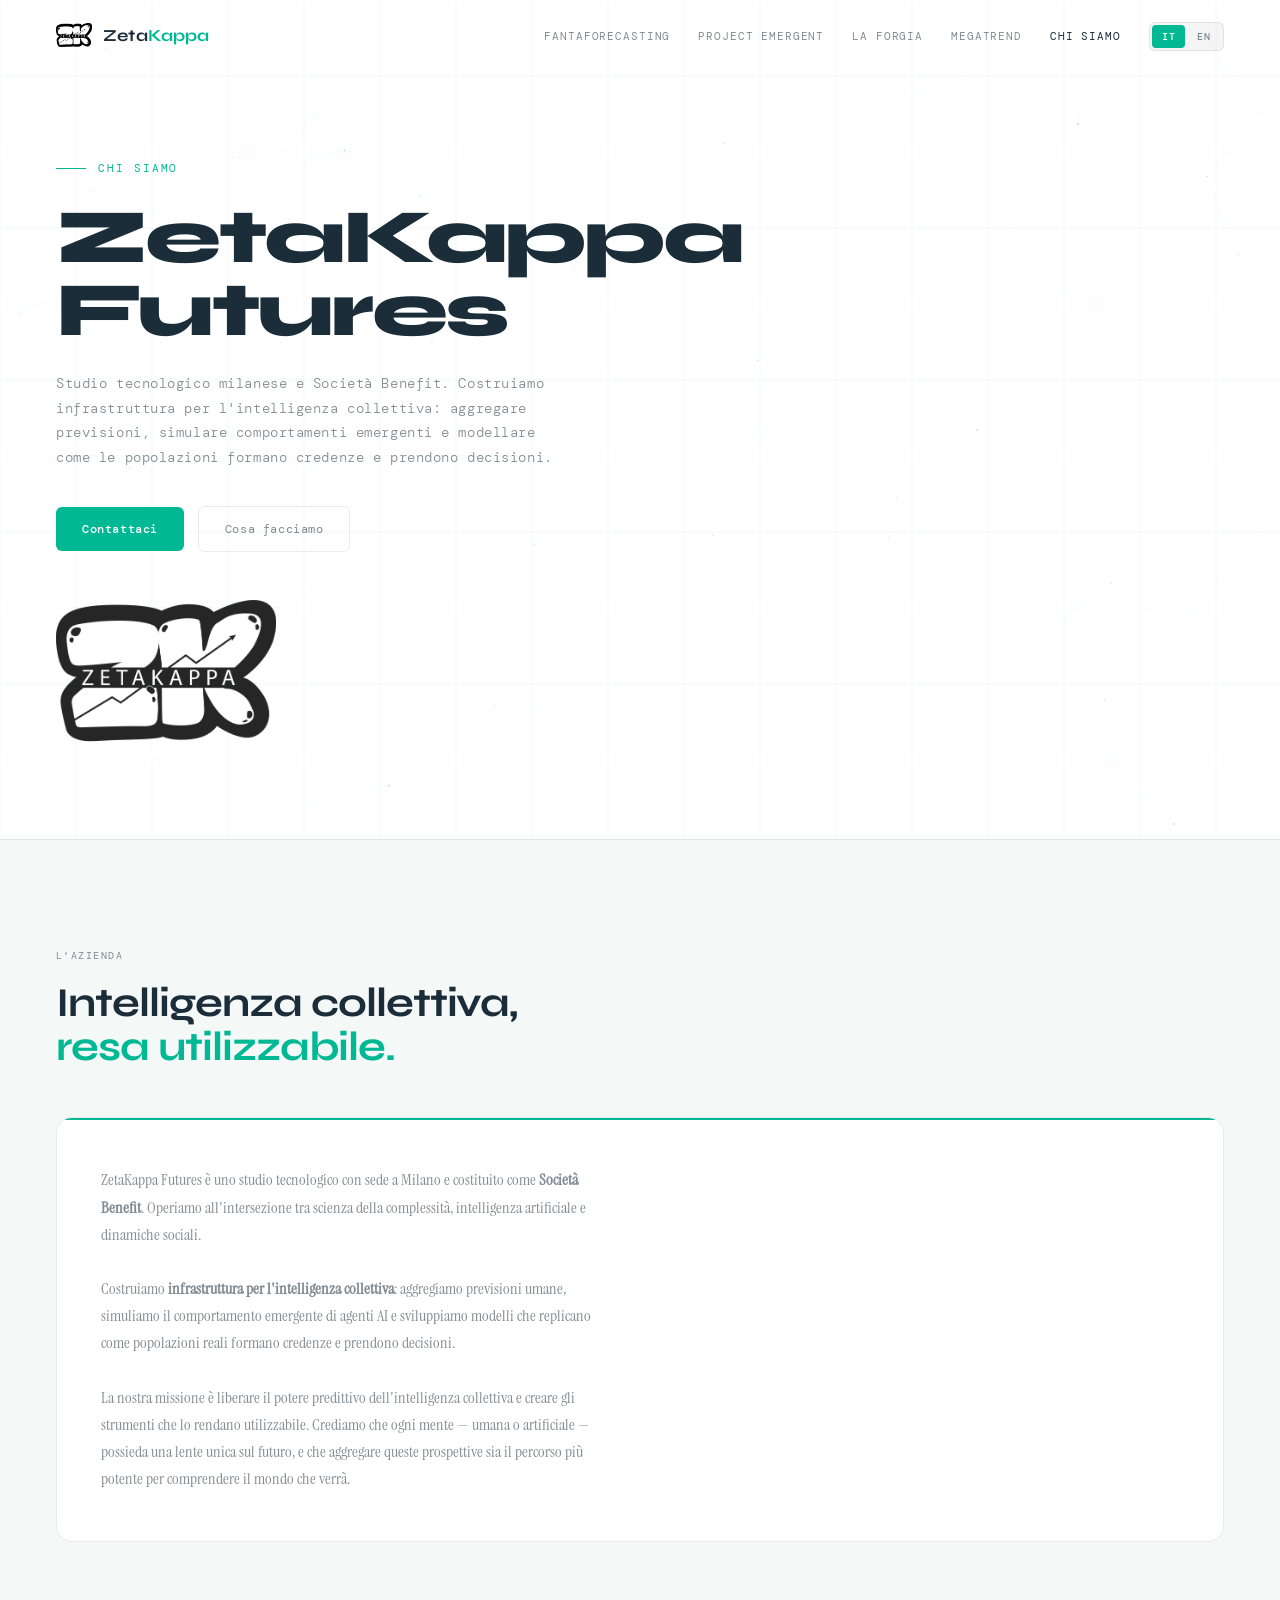
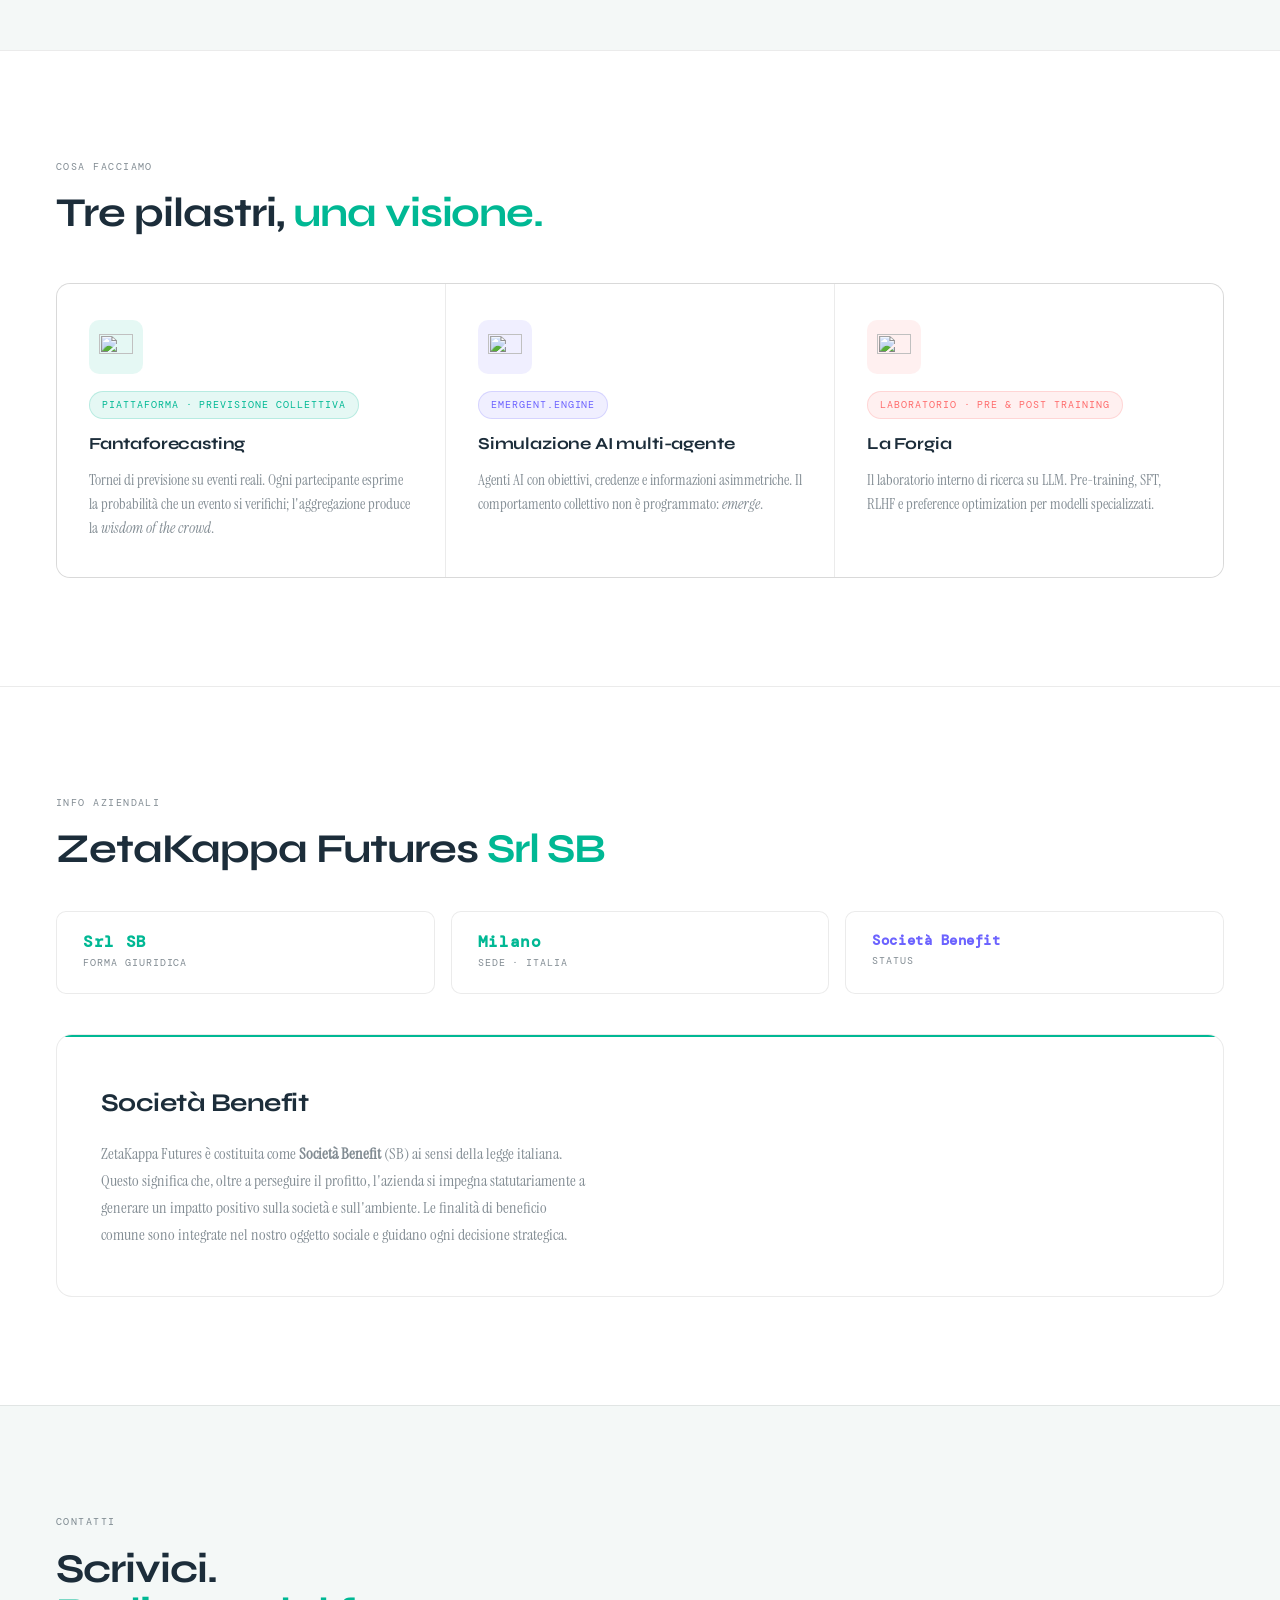
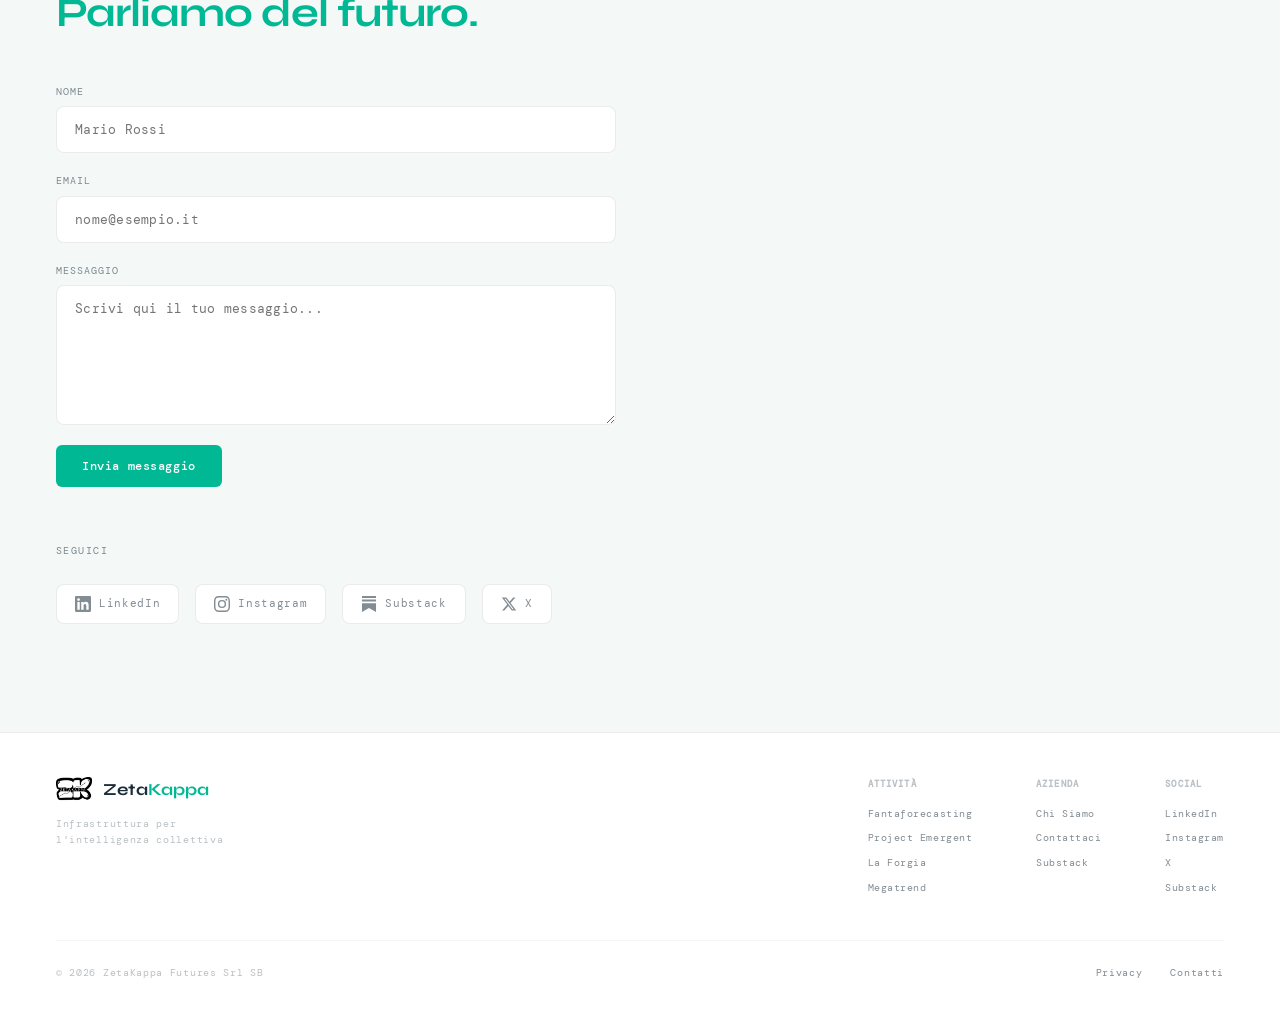
==== commit 7151f368: "Content updates, social links, mobile fixes, cleanup - Update Megatrend page: full name, real Substa" ====
--- a/chi-siamo.html
+++ b/chi-siamo.html
@@ -51,7 +51,7 @@
   </div>
 
   <div style="margin-top:48px;">
-    <img src="images/Logo White_.png" alt="ZetaKappa Futures logo" style="max-width:220px; opacity:.85;">
+    <img src="images/Logo White_.png" alt="ZetaKappa Futures logo" style="max-width:220px; width:100%; opacity:.85;">
   </div>
 </section>
 
@@ -211,19 +211,19 @@
       </h2>
     </div>
 
-    <form class="contact-form fu" action="https://formspree.io/f/PLACEHOLDER" method="POST" style="margin-top:48px;">
+    <form class="contact-form fu" action="https://formspree.io/f/xyknqaen" method="POST" style="margin-top:48px;">
       <div class="form-group">
         <label for="cf-name">
           <span data-it>Nome</span>
           <span data-en>Name</span>
         </label>
         <input type="text" id="cf-name" name="name" required
-               placeholder="">
+               placeholder="Mario Rossi">
       </div>
       <div class="form-group">
         <label for="cf-email">Email</label>
         <input type="email" id="cf-email" name="email" required
-               placeholder="">
+               placeholder="nome@esempio.it">
       </div>
       <div class="form-group">
         <label for="cf-message">
@@ -231,7 +231,7 @@
           <span data-en>Message</span>
         </label>
         <textarea id="cf-message" name="message" required
-                  placeholder=""></textarea>
+                  placeholder="Scrivi qui il tuo messaggio..."></textarea>
       </div>
       <button type="submit" class="btn-primary form-submit">
         <span data-it>Invia messaggio</span>
@@ -244,17 +244,21 @@
       <div class="sec-label" data-it>Seguici</div>
       <div class="sec-label" data-en>Follow us</div>
       <div class="social-row">
-        <a href="https://www.linkedin.com/company/zetakappa-futures-srl-sb/" target="_blank" rel="noopener" class="social-link">
+        <a href="https://www.linkedin.com/company/101221171/" target="_blank" rel="noopener" class="social-link">
           <svg width="16" height="16" viewBox="0 0 24 24" fill="currentColor"><path d="M20.447 20.452h-3.554v-5.569c0-1.328-.027-3.037-1.852-3.037-1.853 0-2.136 1.445-2.136 2.939v5.667H9.351V9h3.414v1.561h.046c.477-.9 1.637-1.85 3.37-1.85 3.601 0 4.267 2.37 4.267 5.455v6.286zM5.337 7.433a2.062 2.062 0 01-2.063-2.065 2.064 2.064 0 112.063 2.065zm1.782 13.019H3.555V9h3.564v11.452zM22.225 0H1.771C.792 0 0 .774 0 1.729v20.542C0 23.227.792 24 1.771 24h20.451C23.2 24 24 23.227 24 22.271V1.729C24 .774 23.2 0 22.222 0h.003z"/></svg>
           LinkedIn
         </a>
-        <a href="https://www.instagram.com/zkfuture/" target="_blank" rel="noopener" class="social-link">
+        <a href="https://www.instagram.com/fantaforecasting.it/" target="_blank" rel="noopener" class="social-link">
           <svg width="16" height="16" viewBox="0 0 24 24" fill="currentColor"><path d="M12 2.163c3.204 0 3.584.012 4.85.07 3.252.148 4.771 1.691 4.919 4.919.058 1.265.069 1.645.069 4.849 0 3.205-.012 3.584-.069 4.849-.149 3.225-1.664 4.771-4.919 4.919-1.266.058-1.644.07-4.85.07-3.204 0-3.584-.012-4.849-.07-3.26-.149-4.771-1.699-4.919-4.92-.058-1.265-.07-1.644-.07-4.849 0-3.204.013-3.583.07-4.849.149-3.227 1.664-4.771 4.919-4.919 1.266-.057 1.645-.069 4.849-.069zM12 0C8.741 0 8.333.014 7.053.072 2.695.272.273 2.69.073 7.052.014 8.333 0 8.741 0 12c0 3.259.014 3.668.072 4.948.2 4.358 2.618 6.78 6.98 6.98C8.333 23.986 8.741 24 12 24c3.259 0 3.668-.014 4.948-.072 4.354-.2 6.782-2.618 6.979-6.98.059-1.28.073-1.689.073-4.948 0-3.259-.014-3.667-.072-4.947-.196-4.354-2.617-6.78-6.979-6.98C15.668.014 15.259 0 12 0zm0 5.838a6.162 6.162 0 100 12.324 6.162 6.162 0 000-12.324zM12 16a4 4 0 110-8 4 4 0 010 8zm6.406-11.845a1.44 1.44 0 100 2.881 1.44 1.44 0 000-2.881z"/></svg>
           Instagram
         </a>
         <a href="https://zetakappa.substack.com/" target="_blank" rel="noopener" class="social-link">
           <svg width="16" height="16" viewBox="0 0 24 24" fill="currentColor"><path d="M22.539 8.242H1.46V5.406h21.08v2.836zM1.46 10.812V24L12 18.11 22.54 24V10.812H1.46zM22.54 0H1.46v2.836h21.08V0z"/></svg>
           Substack
+        </a>
+        <a href="https://x.com/FantaForecast" target="_blank" rel="noopener" class="social-link">
+          <svg width="16" height="16" viewBox="0 0 24 24" fill="currentColor"><path d="M18.244 2.25h3.308l-7.227 8.26 8.502 11.24H16.17l-5.214-6.817L4.99 21.75H1.68l7.73-8.835L1.254 2.25H8.08l4.713 6.231zm-1.161 17.52h1.833L7.084 4.126H5.117z"/></svg>
+          X
         </a>
       </div>
     </div>
--- a/css/pages.css
+++ b/css/pages.css
@@ -316,6 +316,7 @@
   .split.reverse { direction:ltr }
   .compare-grid { grid-template-columns:1fr }
   .features-grid { grid-template-columns:1fr }
+  .owl-mascot { display:none }
 }
 
 @media(max-width:640px) {
@@ -323,4 +324,11 @@
   .steps-flow { grid-template-columns:1fr }
   .stats-row { grid-template-columns:1fr }
   .highlight-block { padding:32px 24px }
-}
+  .pipeline { flex-wrap:wrap; justify-content:center; gap:16px }
+  .pipe-arrow { display:none }
+  .pipe-node { min-width:90px }
+  .diagram-wrap { padding:20px }
+  .diagram-wrap svg { max-width:100% }
+  .cta-banner { padding:56px 24px }
+  .owl-mascot { display:none }
+}
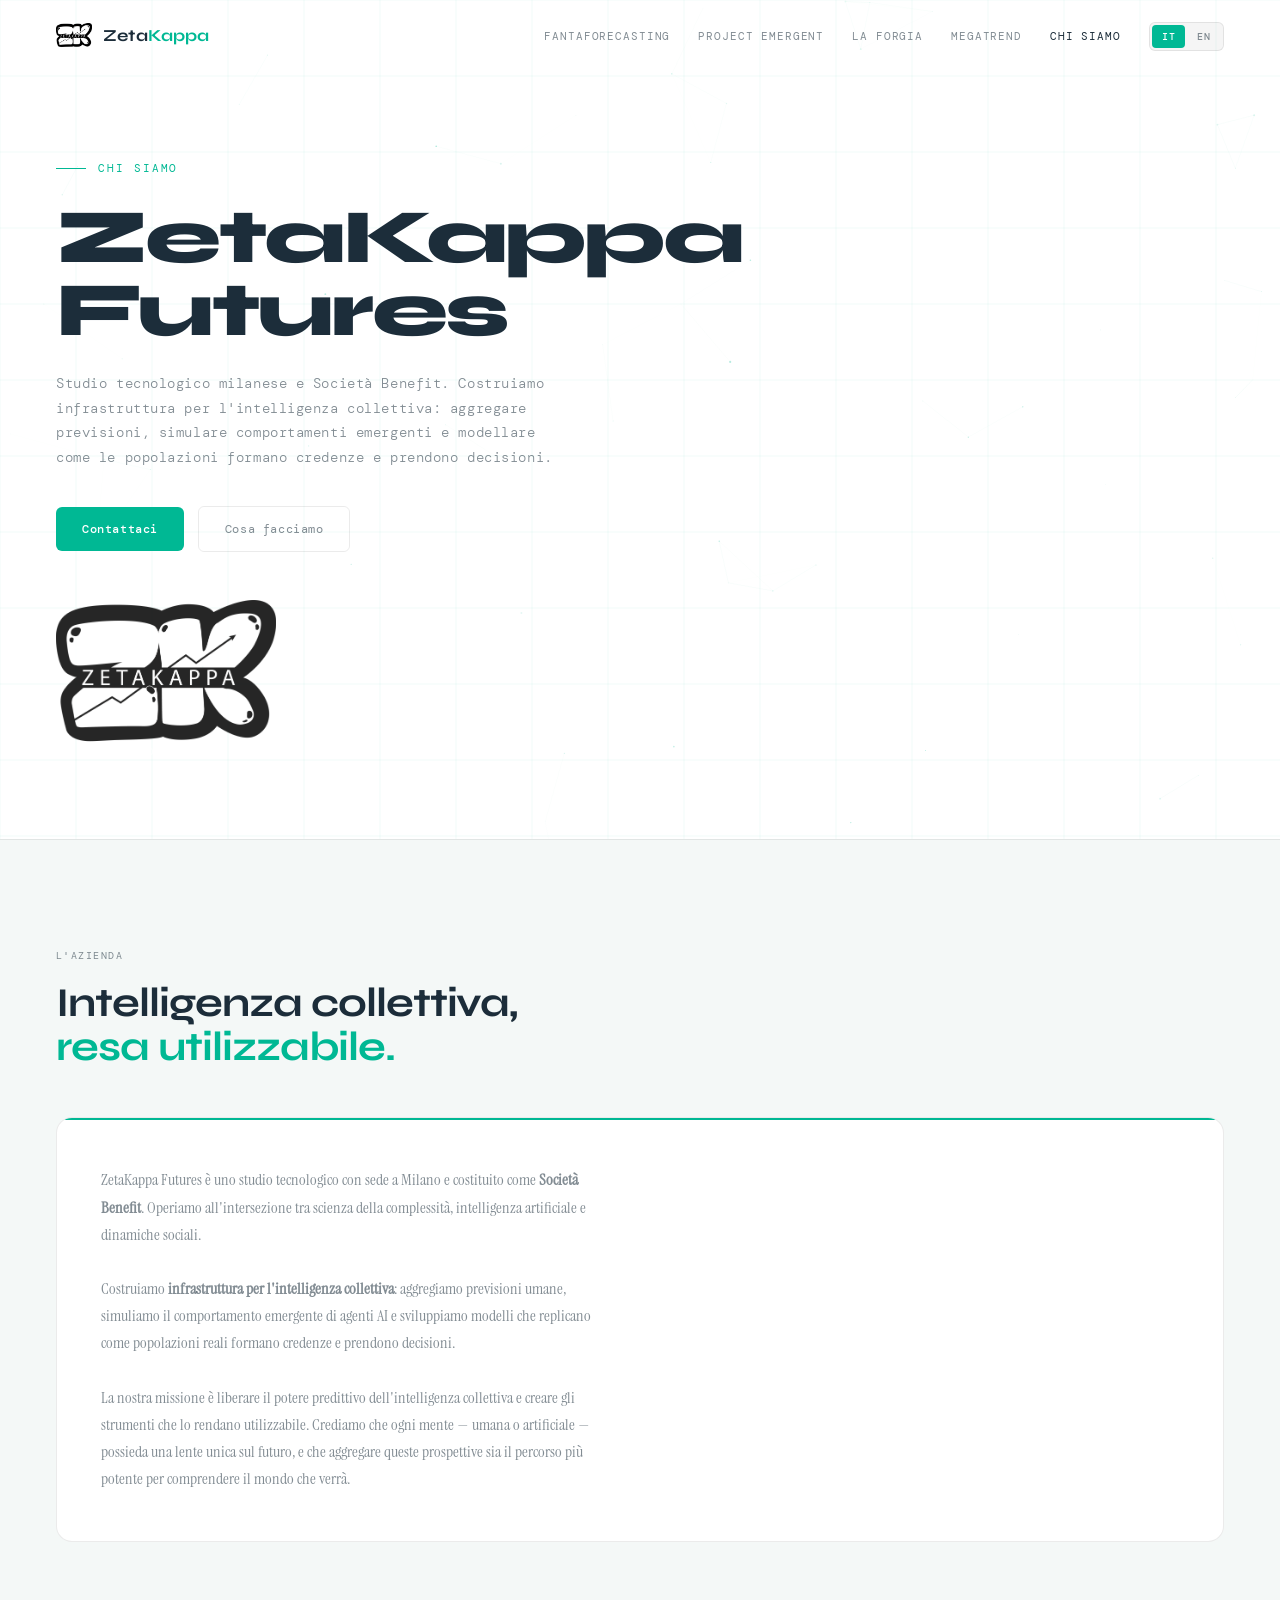
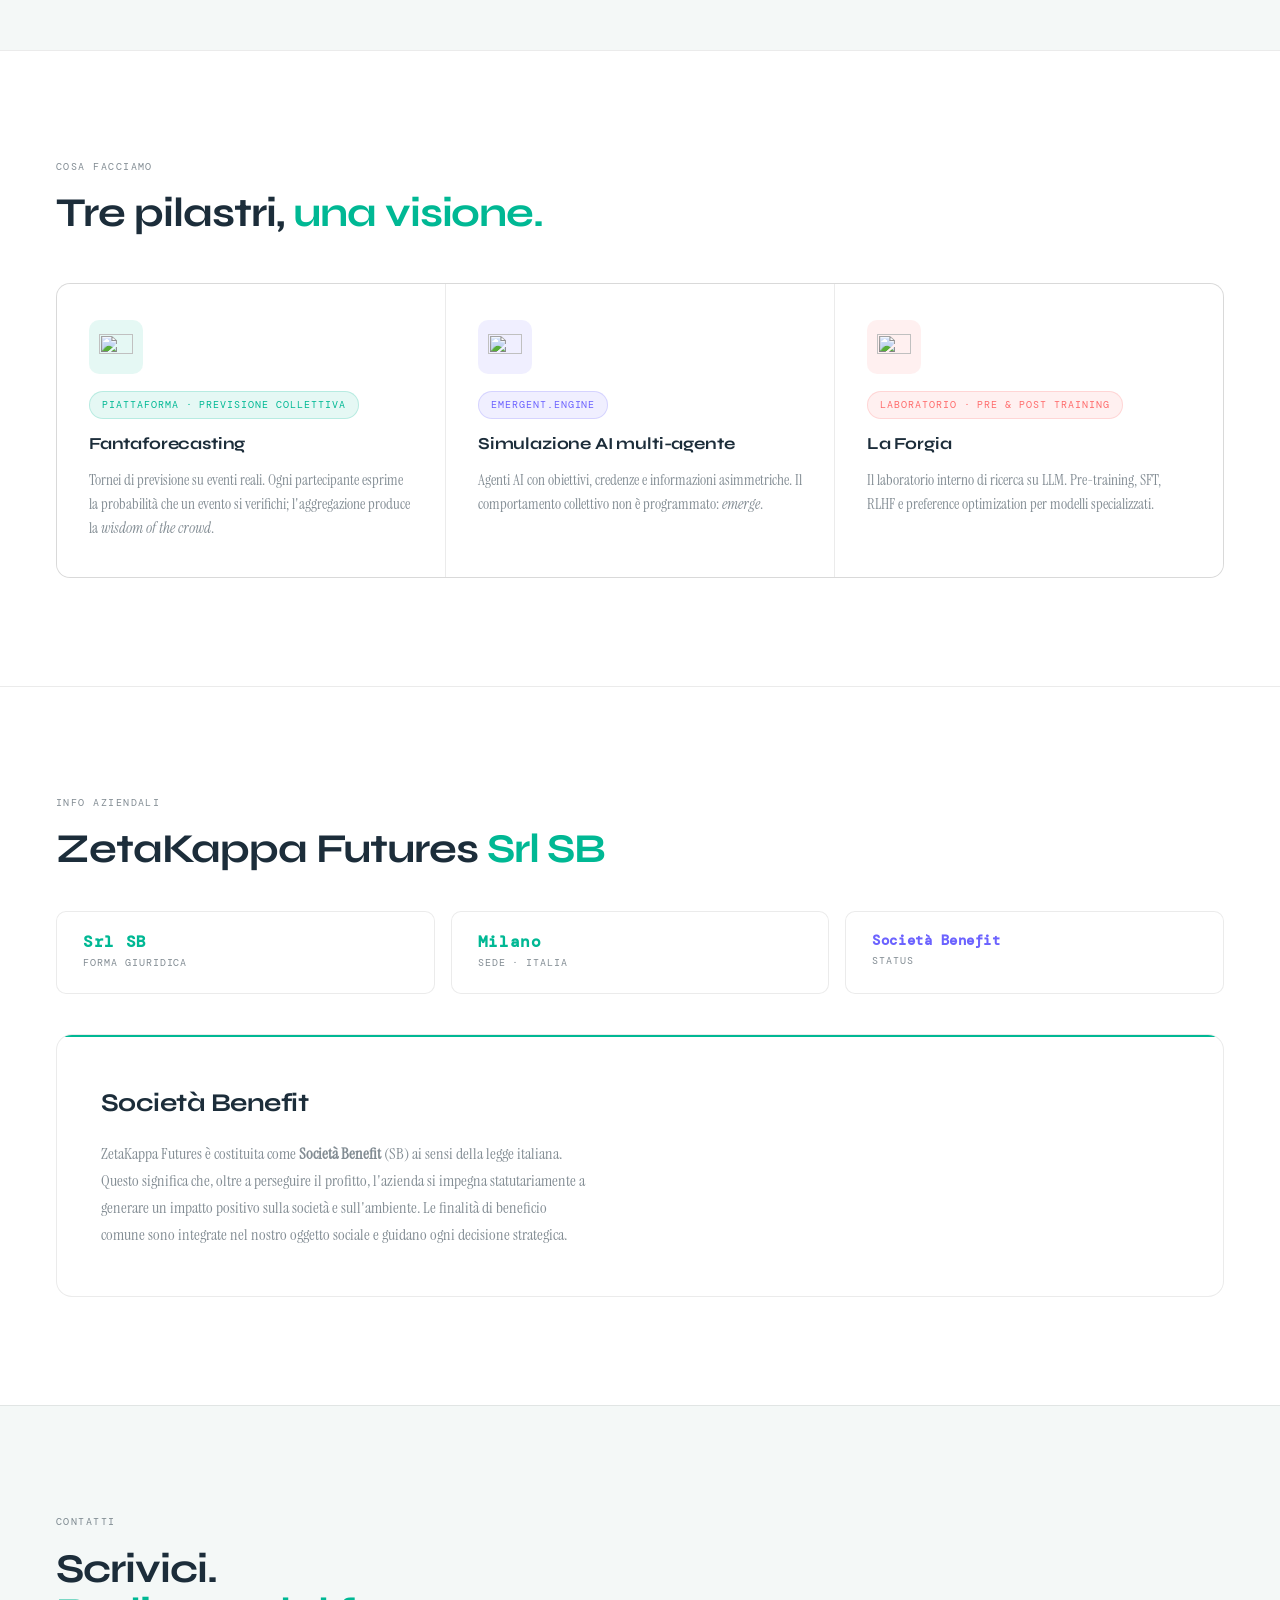
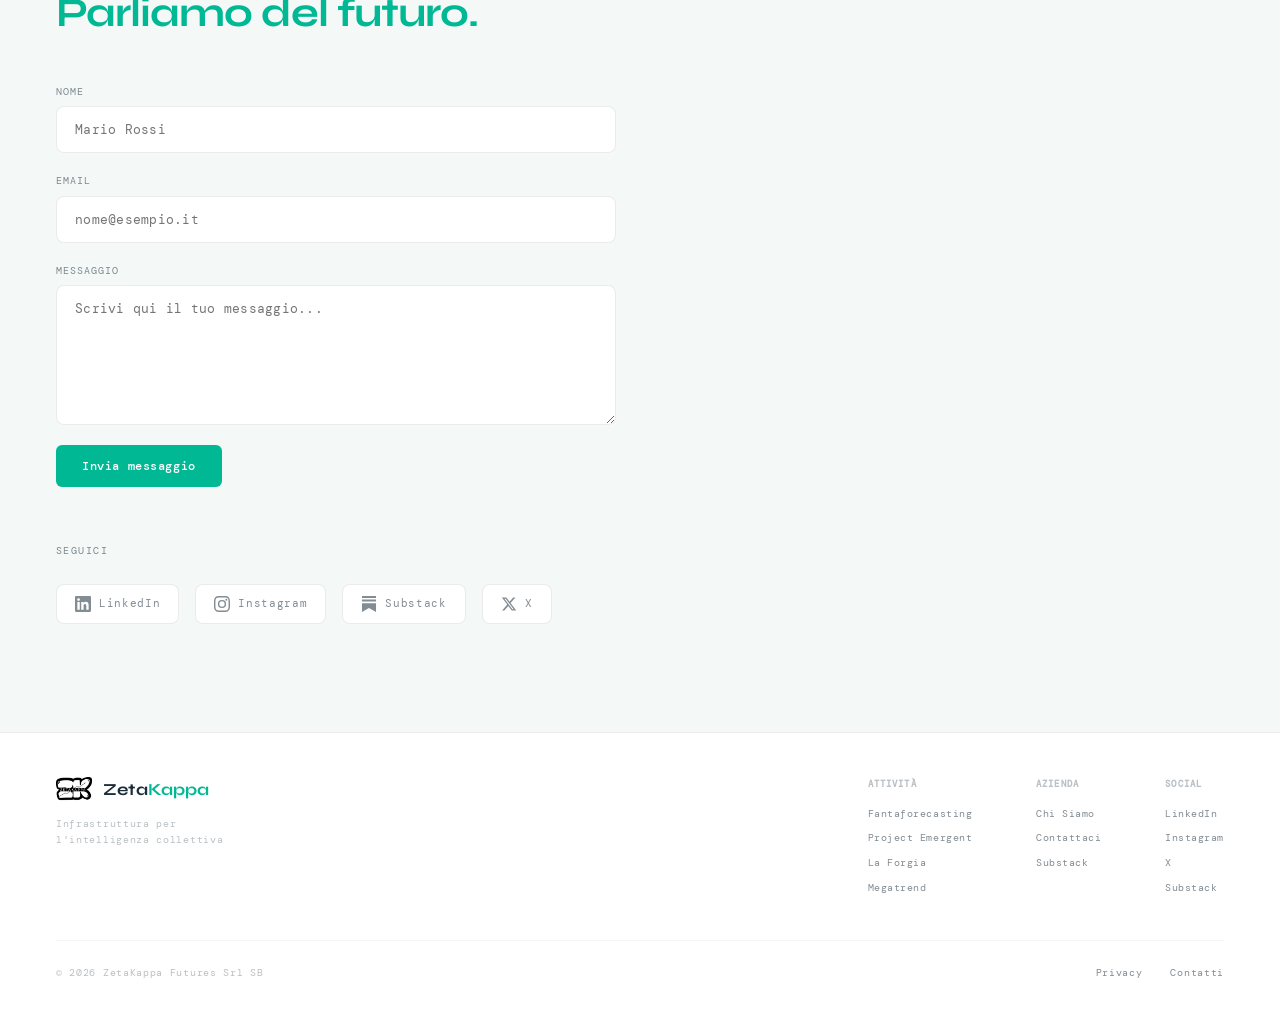
==== commit 0348a3db: "Add favicon to all pages Co-Authored-By: Claude Opus 4.6 (1M context) <noreply@anthropic.com>" ====
--- a/chi-siamo.html
+++ b/chi-siamo.html
@@ -2,6 +2,7 @@
 <html lang="it">
 <head>
   <meta charset="UTF-8">
+  <link rel="icon" type="image/png" href="images/Logo White_.png">
   <meta name="viewport" content="width=device-width, initial-scale=1.0">
   <title>Chi Siamo — ZetaKappa Futures</title>
   <meta name="description" content="ZetaKappa Futures Srl SB: studio tecnologico milanese. Infrastruttura per l'intelligenza collettiva — forecasting, simulazione multi-agente, modelli AI specializzati.">
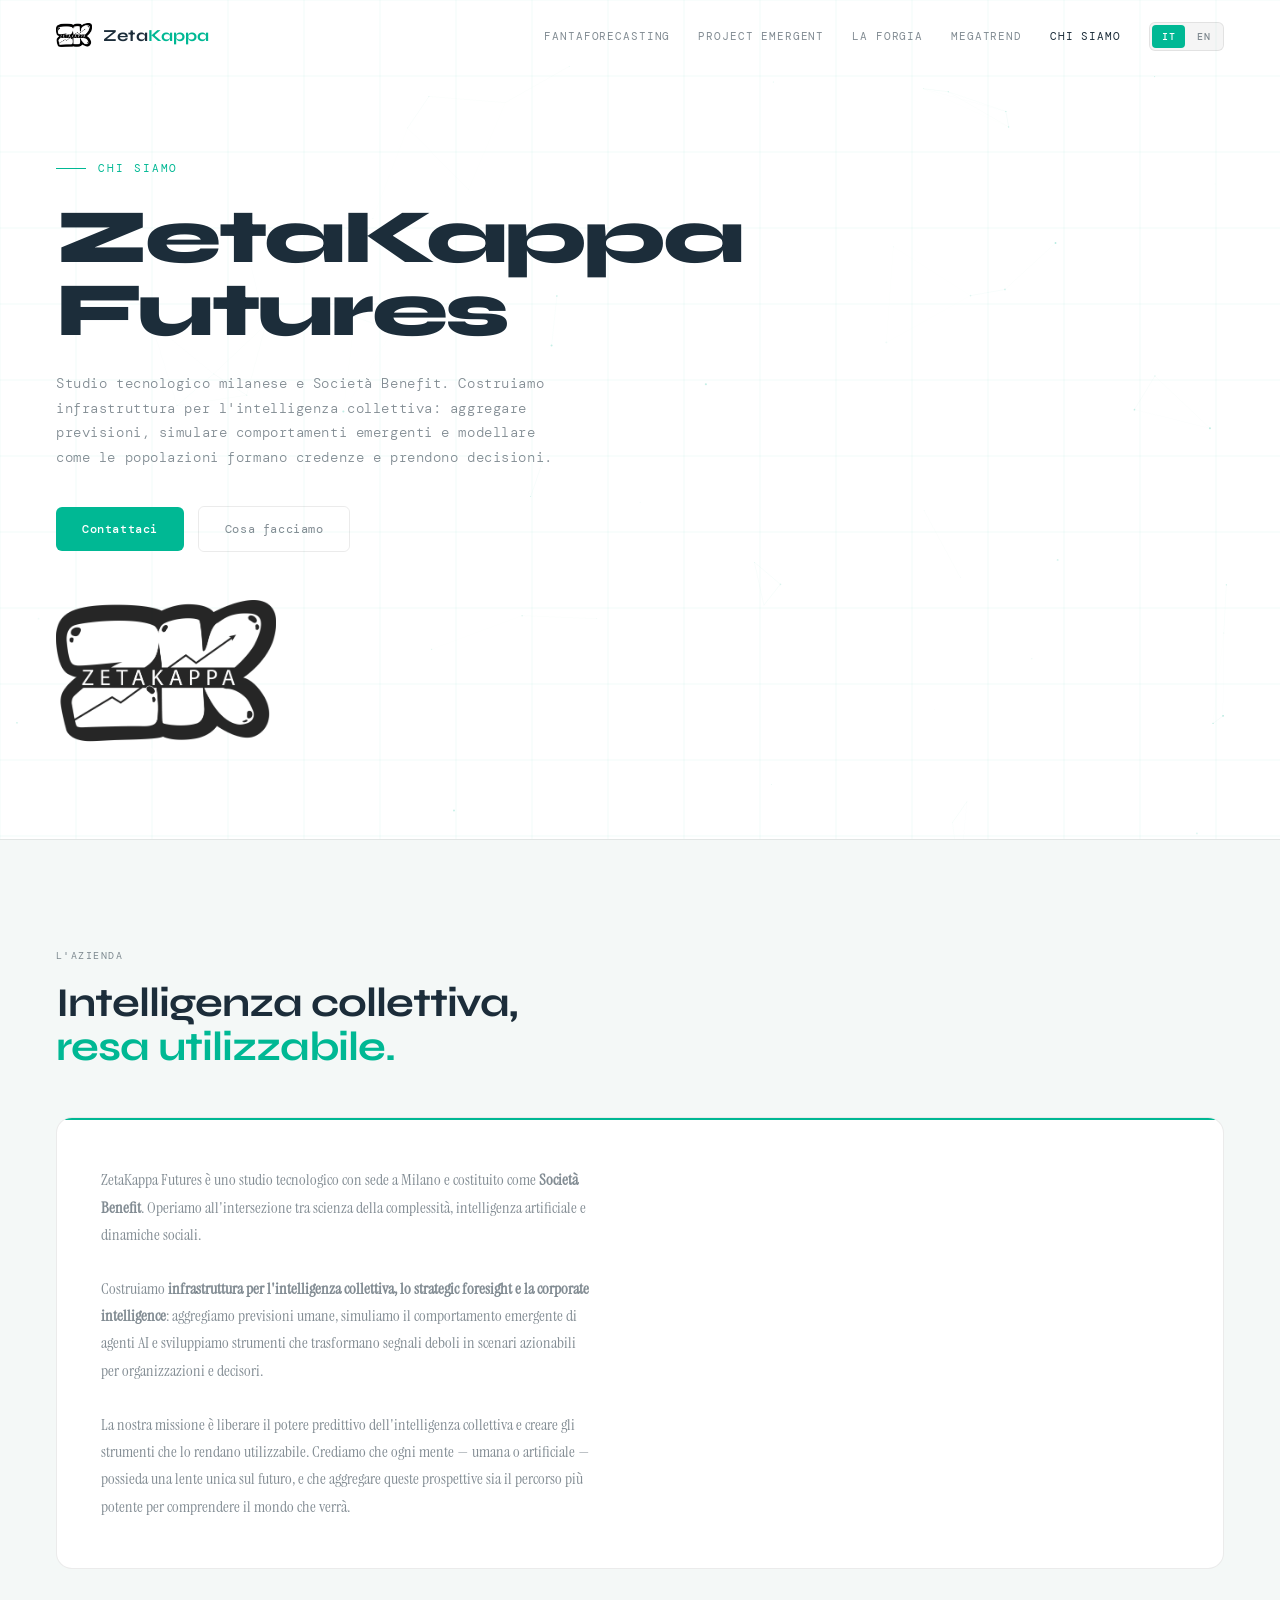
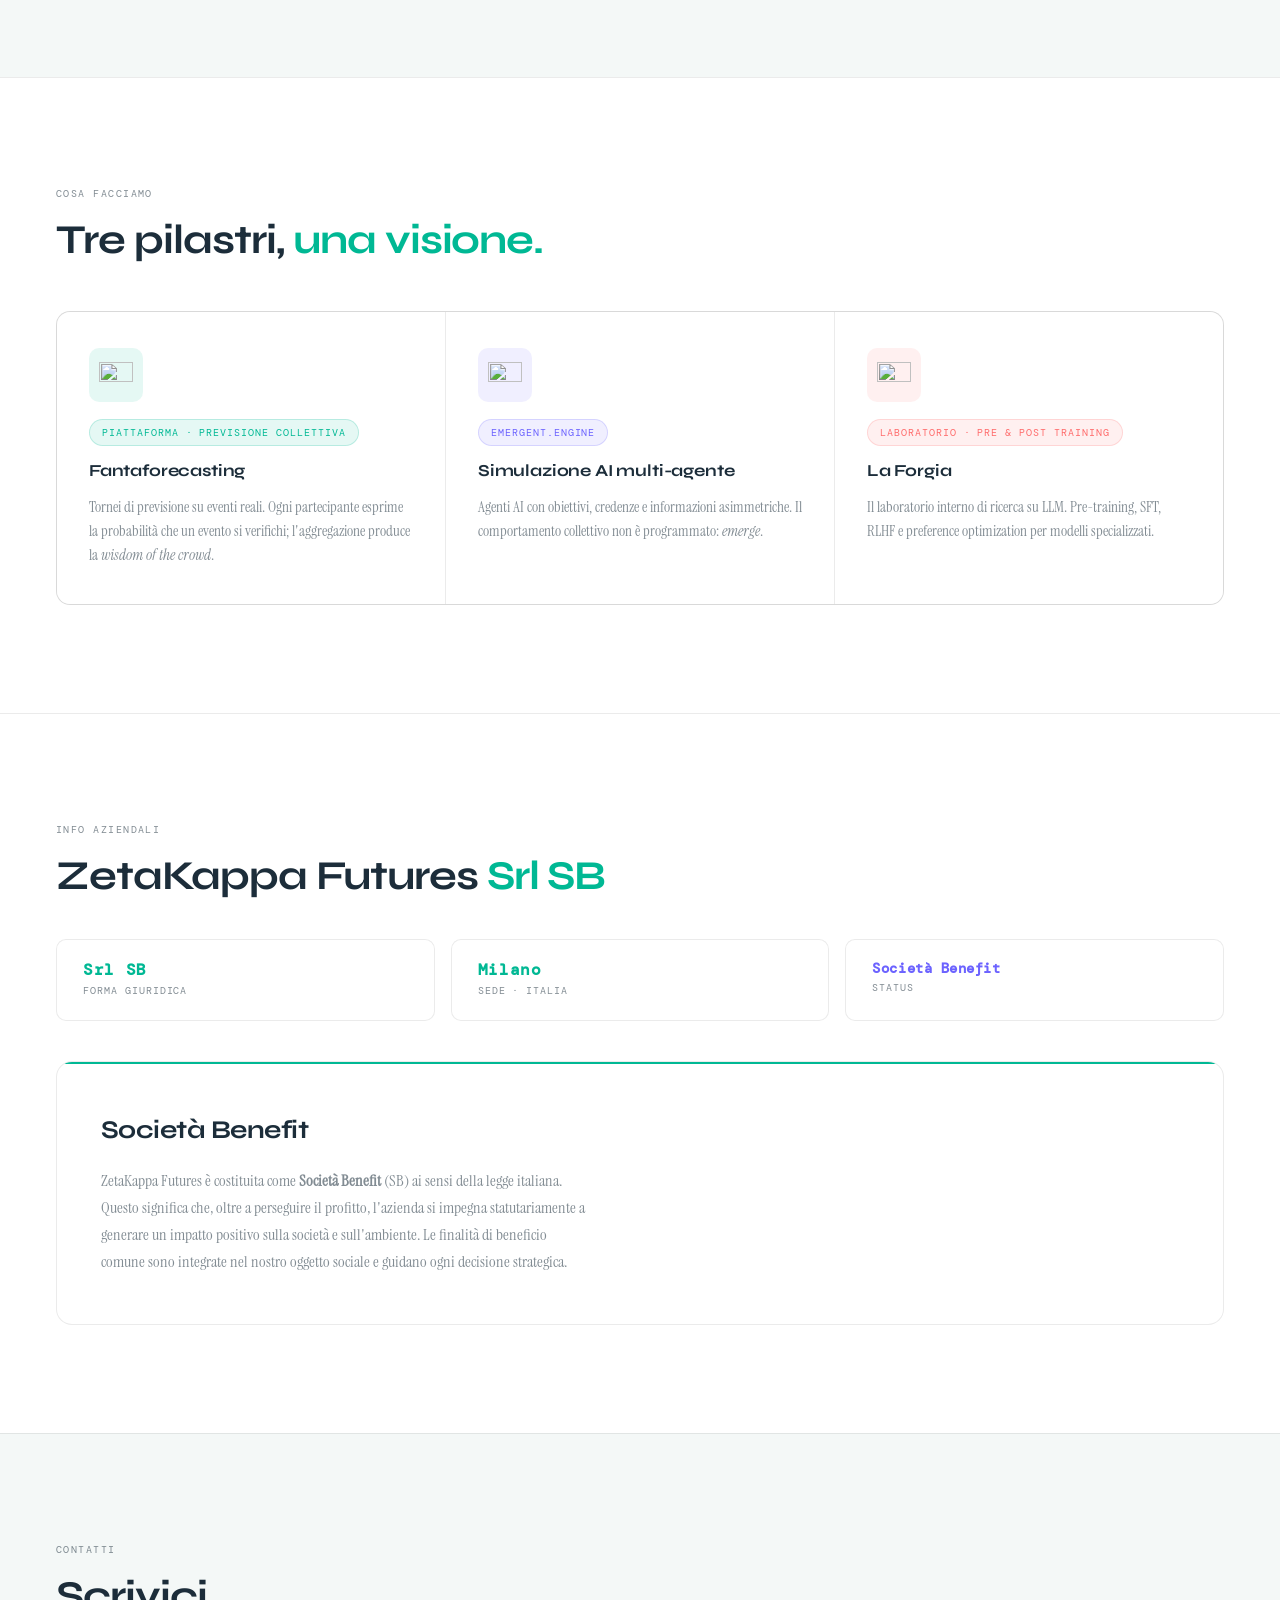
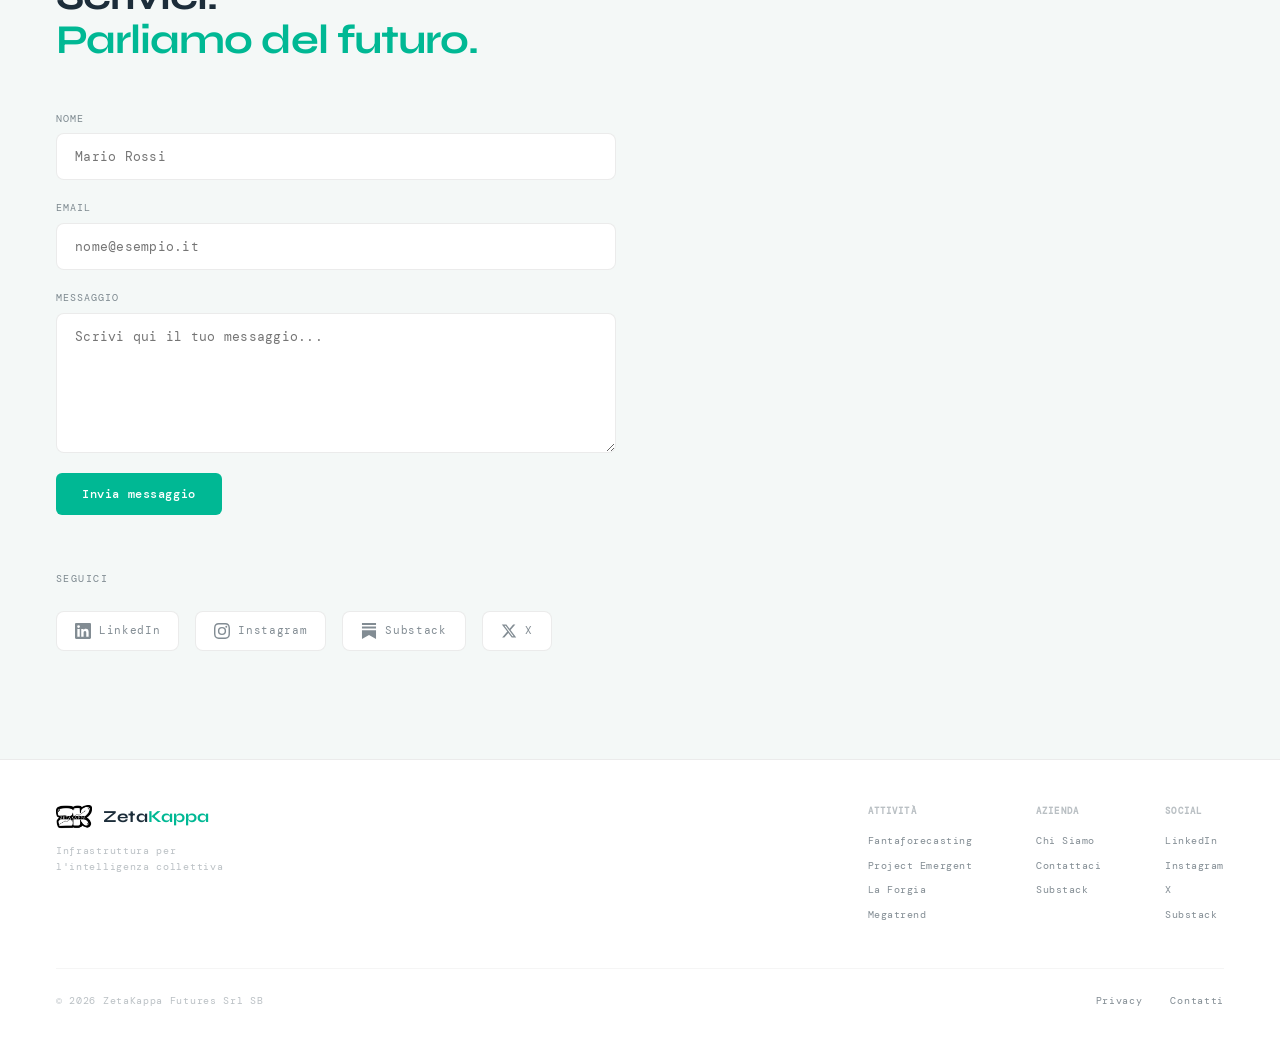
==== commit 11e454e3: "SEO optimization + strategic foresight messaging - Add canonical URLs, Open Graph, Twitter Card tags" ====
--- a/chi-siamo.html
+++ b/chi-siamo.html
@@ -5,10 +5,17 @@
   <link rel="icon" type="image/png" href="images/Logo White_.png">
   <meta name="viewport" content="width=device-width, initial-scale=1.0">
   <title>Chi Siamo — ZetaKappa Futures</title>
-  <meta name="description" content="ZetaKappa Futures Srl SB: studio tecnologico milanese. Infrastruttura per l'intelligenza collettiva — forecasting, simulazione multi-agente, modelli AI specializzati.">
+  <meta name="description" content="ZetaKappa Futures Srl SB: studio tecnologico milanese. Intelligenza collettiva, strategic foresight e corporate intelligence.">
+  <link rel="canonical" href="https://www.zetakappa.it/chi-siamo.html">
   <meta property="og:title" content="Chi Siamo — ZetaKappa Futures">
-  <meta property="og:description" content="Studio tecnologico milanese e Società Benefit. Costruiamo infrastruttura per l'intelligenza collettiva.">
+  <meta property="og:description" content="Studio tecnologico milanese e Società Benefit. Intelligenza collettiva, strategic foresight e corporate intelligence.">
   <meta property="og:type" content="website">
+  <meta property="og:url" content="https://www.zetakappa.it/chi-siamo.html">
+  <meta property="og:image" content="https://www.zetakappa.it/images/Logo White_.png">
+  <meta name="twitter:card" content="summary">
+  <meta name="twitter:site" content="@FantaForecast">
+  <meta name="twitter:title" content="Chi Siamo — ZetaKappa Futures">
+  <meta name="twitter:description" content="Studio tecnologico milanese e Società Benefit. Intelligenza collettiva, strategic foresight e corporate intelligence.">
   <link rel="preconnect" href="https://fonts.googleapis.com">
   <link href="https://fonts.googleapis.com/css2?family=Syne:wght@400;600;700;800&family=DM+Mono:wght@300;400;500&family=Instrument+Serif:ital,wght@0,400;1,400&display=swap" rel="stylesheet">
   <link rel="stylesheet" href="css/global.css">
@@ -72,8 +79,8 @@
 
     <div class="highlight-block hl-teal fu" style="margin-top:48px;">
       <p>
-        <span data-it>ZetaKappa Futures è uno studio tecnologico con sede a Milano e costituito come <strong>Società Benefit</strong>. Operiamo all'intersezione tra scienza della complessità, intelligenza artificiale e dinamiche sociali.<br><br>Costruiamo <strong>infrastruttura per l'intelligenza collettiva</strong>: aggregiamo previsioni umane, simuliamo il comportamento emergente di agenti AI e sviluppiamo modelli che replicano come popolazioni reali formano credenze e prendono decisioni.<br><br>La nostra missione è liberare il potere predittivo dell'intelligenza collettiva e creare gli strumenti che lo rendano utilizzabile. Crediamo che ogni mente — umana o artificiale — possieda una lente unica sul futuro, e che aggregare queste prospettive sia il percorso più potente per comprendere il mondo che verrà.</span>
-        <span data-en>ZetaKappa Futures is a technology studio based in Milan, incorporated as a <strong>Societ&agrave; Benefit</strong> (benefit corporation). We work at the intersection of complexity science, artificial intelligence, and social dynamics.<br><br>We build <strong>collective intelligence infrastructure</strong>: aggregating human forecasts, simulating emergent behavior of AI agents, and building models that replicate how real populations form beliefs and make decisions.<br><br>Our mission is to unlock the predictive power of collective intelligence and create the tools that make it usable. We believe every mind — human or artificial — holds a unique lens on the future, and that aggregating these perspectives is the most powerful path to understanding the world to come.</span>
+        <span data-it>ZetaKappa Futures è uno studio tecnologico con sede a Milano e costituito come <strong>Società Benefit</strong>. Operiamo all'intersezione tra scienza della complessità, intelligenza artificiale e dinamiche sociali.<br><br>Costruiamo <strong>infrastruttura per l'intelligenza collettiva, lo strategic foresight e la corporate intelligence</strong>: aggregiamo previsioni umane, simuliamo il comportamento emergente di agenti AI e sviluppiamo strumenti che trasformano segnali deboli in scenari azionabili per organizzazioni e decisori.<br><br>La nostra missione è liberare il potere predittivo dell'intelligenza collettiva e creare gli strumenti che lo rendano utilizzabile. Crediamo che ogni mente — umana o artificiale — possieda una lente unica sul futuro, e che aggregare queste prospettive sia il percorso più potente per comprendere il mondo che verrà.</span>
+        <span data-en>ZetaKappa Futures is a technology studio based in Milan, incorporated as a <strong>Societ&agrave; Benefit</strong> (benefit corporation). We work at the intersection of complexity science, artificial intelligence, and social dynamics.<br><br>We build <strong>collective intelligence, strategic foresight, and corporate intelligence infrastructure</strong>: aggregating human forecasts, simulating emergent behavior of AI agents, and developing tools that turn weak signals into actionable scenarios for organizations and decision-makers.<br><br>Our mission is to unlock the predictive power of collective intelligence and create the tools that make it usable. We believe every mind — human or artificial — holds a unique lens on the future, and that aggregating these perspectives is the most powerful path to understanding the world to come.</span>
       </p>
     </div>
   </div>
